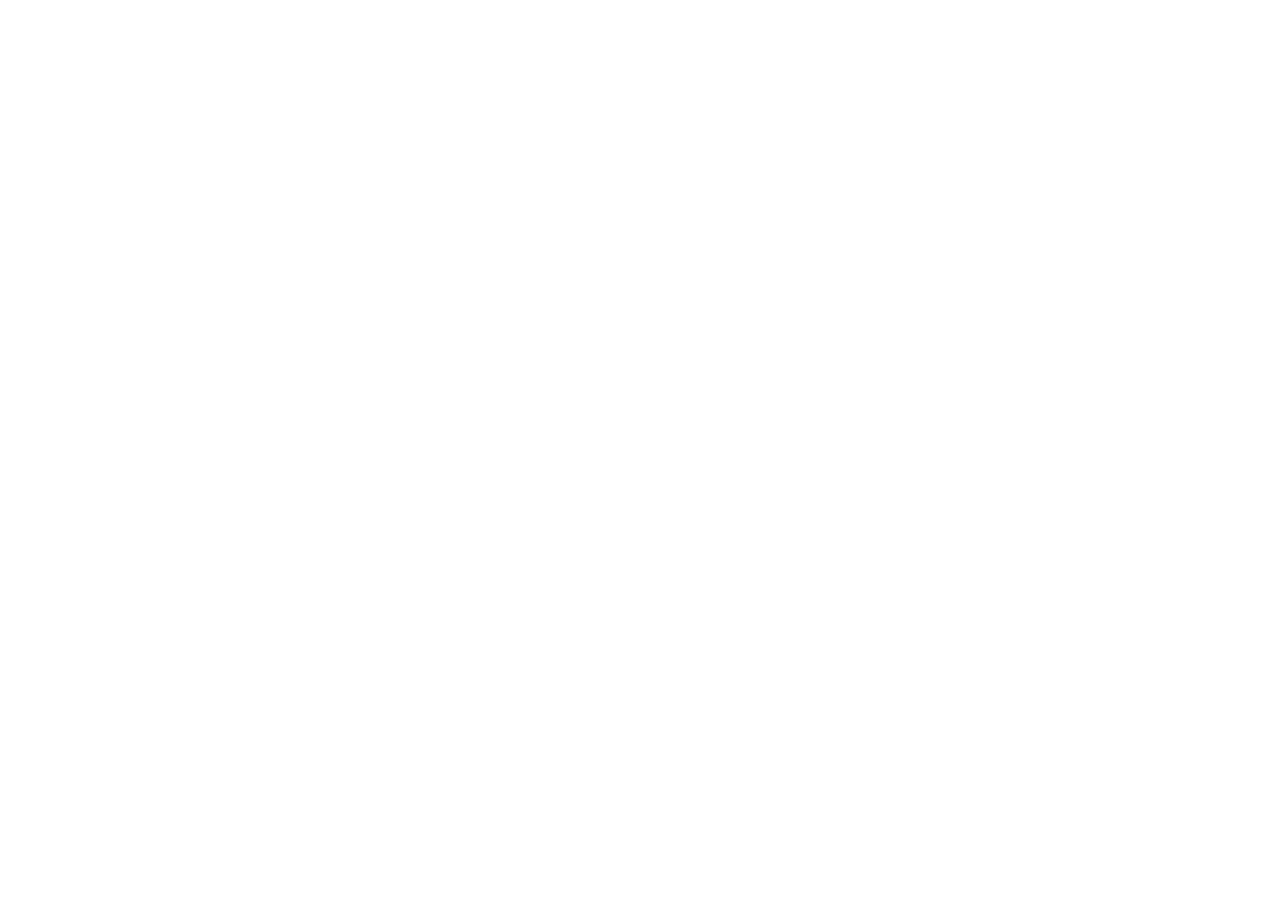
==== index.html @ c6db5d4d "init project" ====
<!DOCTYPE html>
<html lang="en">
<head>
    <meta charset="UTF-8">
    <meta name="viewport" content="width=device-width, initial-scale=1.0">
    <title>Document</title>
</head>
<body>
    
</body>
</html>
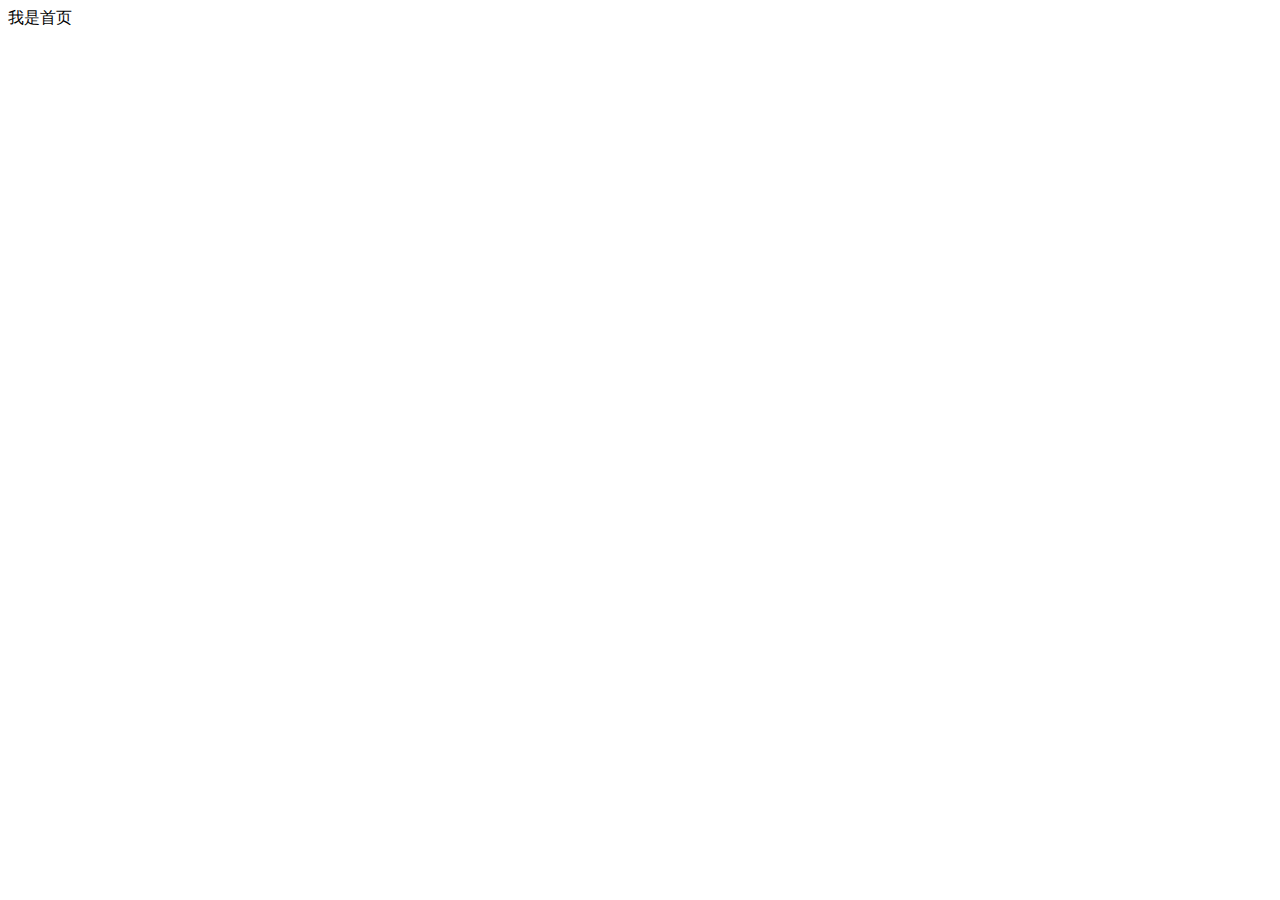
==== commit a6d26ef8: "完成登录和注册功能" ====
--- a/index.html
+++ b/index.html
@@ -3,9 +3,10 @@
 <head>
     <meta charset="UTF-8">
     <meta name="viewport" content="width=device-width, initial-scale=1.0">
-    <title>Document</title>
+    <title>我是首页</title>
+    
 </head>
 <body>
-    
+    我是首页
 </body>
 </html>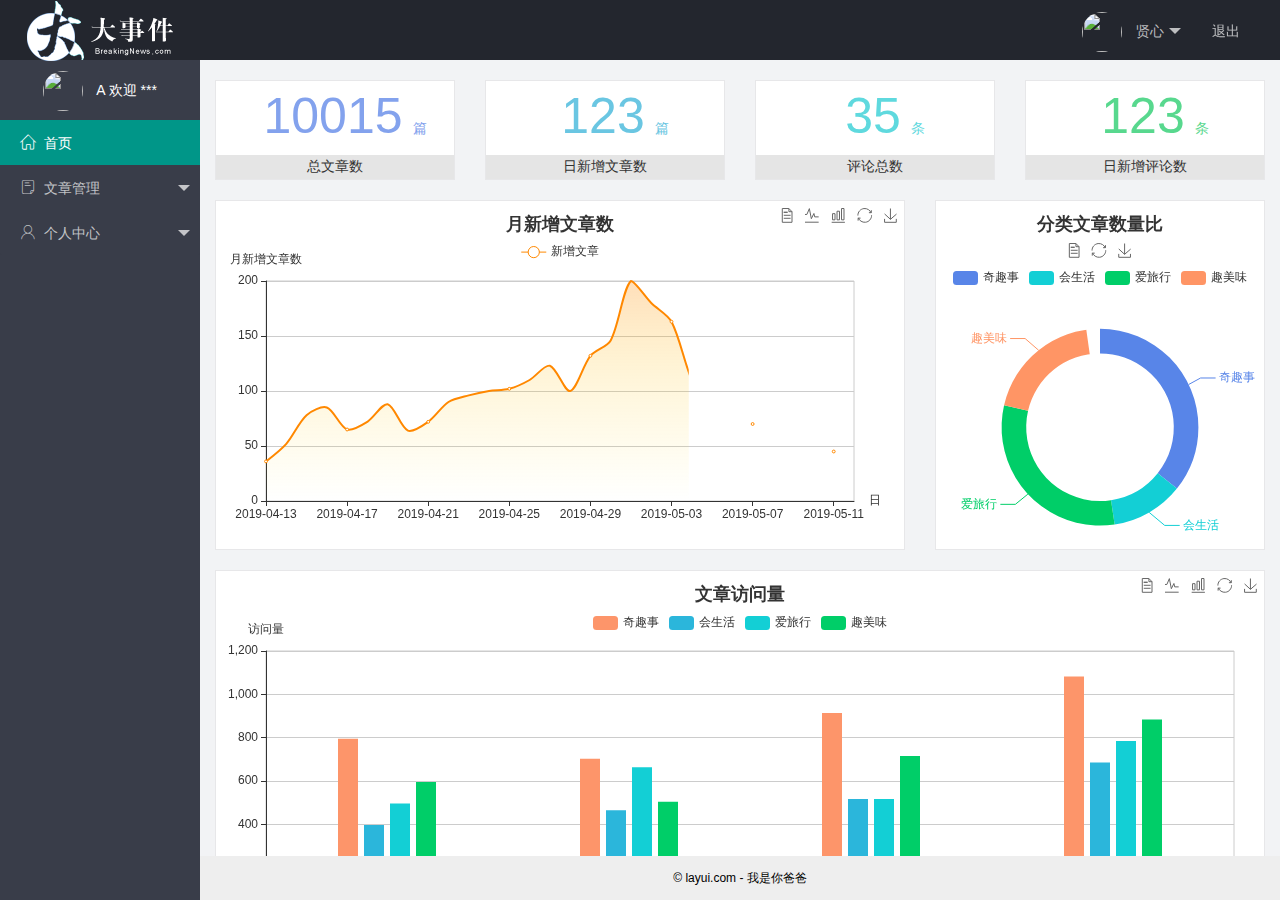
==== commit 38bfc672: "更新了文件" ====
--- a/index.html
+++ b/index.html
@@ -1,12 +1,98 @@
 <!DOCTYPE html>
 <html lang="en">
+
 <head>
-    <meta charset="UTF-8">
-    <meta name="viewport" content="width=device-width, initial-scale=1.0">
-    <title>我是首页</title>
-    
+  <meta charset="UTF-8">
+  <meta name="viewport" content="width=device-width, initial-scale=1.0">
+  <title>大事件后台</title>
+  <link rel="stylesheet" href="/assets/lib/layui/css/layui.css">
+  <link rel="stylesheet" href="/assets/css/index.css">
+  <!-- 引入外部字体图标库 -->
+  <link rel="stylesheet" href="/assets/fonts/iconfont.css">
 </head>
-<body>
-    我是首页
+
+<body class="layui-layout-body">
+  <div class="layui-layout layui-layout-admin">
+    <div class="layui-header">
+      <div class="layui-logo">
+        <img src="/assets/images/logo.png" alt="">
+      </div>
+      <!-- 头部区域（可配合layui已有的水平导航） -->
+
+      <ul class="layui-nav layui-layout-right">
+        <li class="layui-nav-item">
+          <a href="javascript:;">
+            <img src="http://t.cn/RCzsdCq" class="layui-nav-img">
+            <span class='text-avatar'></span>
+            贤心
+          </a>
+          <dl class="layui-nav-child">
+            <dd><a href="">基本资料</a></dd>
+            <dd><a href="">更换头像</a></dd>
+            <dd><a href="">更换密码</a></dd>
+          </dl>
+        </li>
+        <li class="layui-nav-item">
+          <a id="btnLogout" href="javascript:;">
+            <span class="iconfont icon-uichu"></span>退出</a>
+
+        </li>
+      </ul>
+    </div>
+
+    <div class="layui-side layui-bg-black">
+      <div class="layui-side-scroll">
+        <div class="userinfo">
+          <img src="http://t.cn/RCzsdCq" class="layui-nav-img">
+
+          <span class="text-avatar">A</span>
+          <span id="welcome">欢迎 ***</span>
+        </div>
+        <!-- 左侧导航区域（可配合layui已有的垂直导航） -->
+        <ul class="layui-nav layui-nav-tree" lay-shrink='all'>
+          <li class="layui-nav-item layui-this">
+            <a href="/home/dashboard.html" target="fm"><span class="iconfont icon-home"></span>首页</a>
+          </li>
+          <li class="layui-nav-item">
+            <a class="" href="javascript:;"><span class="iconfont icon-16"></span>文章管理</a>
+            <dl class="layui-nav-child">
+              <dd><a href="javascript:;"><i class="layui-icon layui-icon-friends"></i>文章类别</a></dd>
+              <dd><a href="javascript:;"><i class="layui-icon layui-icon-friends"></i>文章列表</a></dd>
+              <dd><a href="javascript:;"><i class="layui-icon layui-icon-friends"></i>发布文章</a></dd>
+            </dl>
+          </li>
+          <li class="layui-nav-item">
+            <a href="javascript:;"><i class="iconfont icon-user"></i>个人中心</a>
+            <dl class="layui-nav-child">
+              <dd><a href="javascript:;"><i class="layui-icon layui-icon-face-smile-b"></i>基本资料</a></dd>
+              <dd><a href="javascript:;"><i class="layui-icon layui-icon-face-smile-b"></i>更换头像</a></dd>
+              <dd><a href="javascript:;"><i class="layui-icon layui-icon-face-smile-b"></i>重置密码</a></dd>
+            </dl>
+          </li>
+        </ul>
+      </div>
+    </div>
+
+    <div class="layui-body">
+      <!-- 内容主体区域 -->
+      <!-- <div style="padding: 15px;">内容主体区域</div> -->
+      <iframe src="/home/dashboard.html" frameborder="0" name="fm"></iframe>
+    </div>
+
+
+    <div class="layui-footer">
+      <!-- 底部固定区域 -->
+      © layui.com - 我是你爸爸
+    </div>
+  </div>
 </body>
+<!-- 1.layui 页面需要的js,所以先引入 -->
+<script src="/assets/lib/layui/layui.all.js"></script>
+<!-- 2.引入JQuery,因为后面的两个文件都需要JQuery -->
+<script src="/assets/lib/jquery.js"></script>
+<!-- 3.我们自己分装的基础js文件 -->
+<script src="/assets/js/baseAPI.js"></script>
+<!-- 4.首页特有的js文件 -->
+<script src="assets/js/index.js"></script>
+
 </html>--- a/assets/lib/layui/css/layui.css
+++ b/assets/lib/layui/css/layui.css
@@ -0,0 +1,2 @@
+/** layui-v2.5.5 MIT License By https://www.layui.com */
+ .layui-inline,img{display:inline-block;vertical-align:middle}h1,h2,h3,h4,h5,h6{font-weight:400}.layui-edge,.layui-header,.layui-inline,.layui-main{position:relative}.layui-body,.layui-edge,.layui-elip{overflow:hidden}.layui-btn,.layui-edge,.layui-inline,img{vertical-align:middle}.layui-btn,.layui-disabled,.layui-icon,.layui-unselect{-moz-user-select:none;-webkit-user-select:none;-ms-user-select:none}.layui-elip,.layui-form-checkbox span,.layui-form-pane .layui-form-label{text-overflow:ellipsis;white-space:nowrap}.layui-breadcrumb,.layui-tree-btnGroup{visibility:hidden}blockquote,body,button,dd,div,dl,dt,form,h1,h2,h3,h4,h5,h6,input,li,ol,p,pre,td,textarea,th,ul{margin:0;padding:0;-webkit-tap-highlight-color:rgba(0,0,0,0)}a:active,a:hover{outline:0}img{border:none}li{list-style:none}table{border-collapse:collapse;border-spacing:0}h4,h5,h6{font-size:100%}button,input,optgroup,option,select,textarea{font-family:inherit;font-size:inherit;font-style:inherit;font-weight:inherit;outline:0}pre{white-space:pre-wrap;white-space:-moz-pre-wrap;white-space:-pre-wrap;white-space:-o-pre-wrap;word-wrap:break-word}body{line-height:24px;font:14px Helvetica Neue,Helvetica,PingFang SC,Tahoma,Arial,sans-serif}hr{height:1px;margin:10px 0;border:0;clear:both}a{color:#333;text-decoration:none}a:hover{color:#777}a cite{font-style:normal;*cursor:pointer}.layui-border-box,.layui-border-box *{box-sizing:border-box}.layui-box,.layui-box *{box-sizing:content-box}.layui-clear{clear:both;*zoom:1}.layui-clear:after{content:'\20';clear:both;*zoom:1;display:block;height:0}.layui-inline{*display:inline;*zoom:1}.layui-edge{display:inline-block;width:0;height:0;border-width:6px;border-style:dashed;border-color:transparent}.layui-edge-top{top:-4px;border-bottom-color:#999;border-bottom-style:solid}.layui-edge-right{border-left-color:#999;border-left-style:solid}.layui-edge-bottom{top:2px;border-top-color:#999;border-top-style:solid}.layui-edge-left{border-right-color:#999;border-right-style:solid}.layui-disabled,.layui-disabled:hover{color:#d2d2d2!important;cursor:not-allowed!important}.layui-circle{border-radius:100%}.layui-show{display:block!important}.layui-hide{display:none!important}@font-face{font-family:layui-icon;src:url(../font/iconfont.eot?v=250);src:url(../font/iconfont.eot?v=250#iefix) format('embedded-opentype'),url(../font/iconfont.woff2?v=250) format('woff2'),url(../font/iconfont.woff?v=250) format('woff'),url(../font/iconfont.ttf?v=250) format('truetype'),url(../font/iconfont.svg?v=250#layui-icon) format('svg')}.layui-icon{font-family:layui-icon!important;font-size:16px;font-style:normal;-webkit-font-smoothing:antialiased;-moz-osx-font-smoothing:grayscale}.layui-icon-reply-fill:before{content:"\e611"}.layui-icon-set-fill:before{content:"\e614"}.layui-icon-menu-fill:before{content:"\e60f"}.layui-icon-search:before{content:"\e615"}.layui-icon-share:before{content:"\e641"}.layui-icon-set-sm:before{content:"\e620"}.layui-icon-engine:before{content:"\e628"}.layui-icon-close:before{content:"\1006"}.layui-icon-close-fill:before{content:"\1007"}.layui-icon-chart-screen:before{content:"\e629"}.layui-icon-star:before{content:"\e600"}.layui-icon-circle-dot:before{content:"\e617"}.layui-icon-chat:before{content:"\e606"}.layui-icon-release:before{content:"\e609"}.layui-icon-list:before{content:"\e60a"}.layui-icon-chart:before{content:"\e62c"}.layui-icon-ok-circle:before{content:"\1005"}.layui-icon-layim-theme:before{content:"\e61b"}.layui-icon-table:before{content:"\e62d"}.layui-icon-right:before{content:"\e602"}.layui-icon-left:before{content:"\e603"}.layui-icon-cart-simple:before{content:"\e698"}.layui-icon-face-cry:before{content:"\e69c"}.layui-icon-face-smile:before{content:"\e6af"}.layui-icon-survey:before{content:"\e6b2"}.layui-icon-tree:before{content:"\e62e"}.layui-icon-upload-circle:before{content:"\e62f"}.layui-icon-add-circle:before{content:"\e61f"}.layui-icon-download-circle:before{content:"\e601"}.layui-icon-templeate-1:before{content:"\e630"}.layui-icon-util:before{content:"\e631"}.layui-icon-face-surprised:before{content:"\e664"}.layui-icon-edit:before{content:"\e642"}.layui-icon-speaker:before{content:"\e645"}.layui-icon-down:before{content:"\e61a"}.layui-icon-file:before{content:"\e621"}.layui-icon-layouts:before{content:"\e632"}.layui-icon-rate-half:before{content:"\e6c9"}.layui-icon-add-circle-fine:before{content:"\e608"}.layui-icon-prev-circle:before{content:"\e633"}.layui-icon-read:before{content:"\e705"}.layui-icon-404:before{content:"\e61c"}.layui-icon-carousel:before{content:"\e634"}.layui-icon-help:before{content:"\e607"}.layui-icon-code-circle:before{content:"\e635"}.layui-icon-water:before{content:"\e636"}.layui-icon-username:before{content:"\e66f"}.layui-icon-find-fill:before{content:"\e670"}.layui-icon-about:before{content:"\e60b"}.layui-icon-location:before{content:"\e715"}.layui-icon-up:before{content:"\e619"}.layui-icon-pause:before{content:"\e651"}.layui-icon-date:before{content:"\e637"}.layui-icon-layim-uploadfile:before{content:"\e61d"}.layui-icon-delete:before{content:"\e640"}.layui-icon-play:before{content:"\e652"}.layui-icon-top:before{content:"\e604"}.layui-icon-friends:before{content:"\e612"}.layui-icon-refresh-3:before{content:"\e9aa"}.layui-icon-ok:before{content:"\e605"}.layui-icon-layer:before{content:"\e638"}.layui-icon-face-smile-fine:before{content:"\e60c"}.layui-icon-dollar:before{content:"\e659"}.layui-icon-group:before{content:"\e613"}.layui-icon-layim-download:before{content:"\e61e"}.layui-icon-picture-fine:before{content:"\e60d"}.layui-icon-link:before{content:"\e64c"}.layui-icon-diamond:before{content:"\e735"}.layui-icon-log:before{content:"\e60e"}.layui-icon-rate-solid:before{content:"\e67a"}.layui-icon-fonts-del:before{content:"\e64f"}.layui-icon-unlink:before{content:"\e64d"}.layui-icon-fonts-clear:before{content:"\e639"}.layui-icon-triangle-r:before{content:"\e623"}.layui-icon-circle:before{content:"\e63f"}.layui-icon-radio:before{content:"\e643"}.layui-icon-align-center:before{content:"\e647"}.layui-icon-align-right:before{content:"\e648"}.layui-icon-align-left:before{content:"\e649"}.layui-icon-loading-1:before{content:"\e63e"}.layui-icon-return:before{content:"\e65c"}.layui-icon-fonts-strong:before{content:"\e62b"}.layui-icon-upload:before{content:"\e67c"}.layui-icon-dialogue:before{content:"\e63a"}.layui-icon-video:before{content:"\e6ed"}.layui-icon-headset:before{content:"\e6fc"}.layui-icon-cellphone-fine:before{content:"\e63b"}.layui-icon-add-1:before{content:"\e654"}.layui-icon-face-smile-b:before{content:"\e650"}.layui-icon-fonts-html:before{content:"\e64b"}.layui-icon-form:before{content:"\e63c"}.layui-icon-cart:before{content:"\e657"}.layui-icon-camera-fill:before{content:"\e65d"}.layui-icon-tabs:before{content:"\e62a"}.layui-icon-fonts-code:before{content:"\e64e"}.layui-icon-fire:before{content:"\e756"}.layui-icon-set:before{content:"\e716"}.layui-icon-fonts-u:before{content:"\e646"}.layui-icon-triangle-d:before{content:"\e625"}.layui-icon-tips:before{content:"\e702"}.layui-icon-picture:before{content:"\e64a"}.layui-icon-more-vertical:before{content:"\e671"}.layui-icon-flag:before{content:"\e66c"}.layui-icon-loading:before{content:"\e63d"}.layui-icon-fonts-i:before{content:"\e644"}.layui-icon-refresh-1:before{content:"\e666"}.layui-icon-rmb:before{content:"\e65e"}.layui-icon-home:before{content:"\e68e"}.layui-icon-user:before{content:"\e770"}.layui-icon-notice:before{content:"\e667"}.layui-icon-login-weibo:before{content:"\e675"}.layui-icon-voice:before{content:"\e688"}.layui-icon-upload-drag:before{content:"\e681"}.layui-icon-login-qq:before{content:"\e676"}.layui-icon-snowflake:before{content:"\e6b1"}.layui-icon-file-b:before{content:"\e655"}.layui-icon-template:before{content:"\e663"}.layui-icon-auz:before{content:"\e672"}.layui-icon-console:before{content:"\e665"}.layui-icon-app:before{content:"\e653"}.layui-icon-prev:before{content:"\e65a"}.layui-icon-website:before{content:"\e7ae"}.layui-icon-next:before{content:"\e65b"}.layui-icon-component:before{content:"\e857"}.layui-icon-more:before{content:"\e65f"}.layui-icon-login-wechat:before{content:"\e677"}.layui-icon-shrink-right:before{content:"\e668"}.layui-icon-spread-left:before{content:"\e66b"}.layui-icon-camera:before{content:"\e660"}.layui-icon-note:before{content:"\e66e"}.layui-icon-refresh:before{content:"\e669"}.layui-icon-female:before{content:"\e661"}.layui-icon-male:before{content:"\e662"}.layui-icon-password:before{content:"\e673"}.layui-icon-senior:before{content:"\e674"}.layui-icon-theme:before{content:"\e66a"}.layui-icon-tread:before{content:"\e6c5"}.layui-icon-praise:before{content:"\e6c6"}.layui-icon-star-fill:before{content:"\e658"}.layui-icon-rate:before{content:"\e67b"}.layui-icon-template-1:before{content:"\e656"}.layui-icon-vercode:before{content:"\e679"}.layui-icon-cellphone:before{content:"\e678"}.layui-icon-screen-full:before{content:"\e622"}.layui-icon-screen-restore:before{content:"\e758"}.layui-icon-cols:before{content:"\e610"}.layui-icon-export:before{content:"\e67d"}.layui-icon-print:before{content:"\e66d"}.layui-icon-slider:before{content:"\e714"}.layui-icon-addition:before{content:"\e624"}.layui-icon-subtraction:before{content:"\e67e"}.layui-icon-service:before{content:"\e626"}.layui-icon-transfer:before{content:"\e691"}.layui-main{width:1140px;margin:0 auto}.layui-header{z-index:1000;height:60px}.layui-header a:hover{transition:all .5s;-webkit-transition:all .5s}.layui-side{position:fixed;left:0;top:0;bottom:0;z-index:999;width:200px;overflow-x:hidden}.layui-side-scroll{position:relative;width:220px;height:100%;overflow-x:hidden}.layui-body{position:absolute;left:200px;right:0;top:0;bottom:0;z-index:998;width:auto;overflow-y:auto;box-sizing:border-box}.layui-layout-body{overflow:hidden}.layui-layout-admin .layui-header{background-color:#23262E}.layui-layout-admin .layui-side{top:60px;width:200px;overflow-x:hidden}.layui-layout-admin .layui-body{position:fixed;top:60px;bottom:44px}.layui-layout-admin .layui-main{width:auto;margin:0 15px}.layui-layout-admin .layui-footer{position:fixed;left:200px;right:0;bottom:0;height:44px;line-height:44px;padding:0 15px;background-color:#eee}.layui-layout-admin .layui-logo{position:absolute;left:0;top:0;width:200px;height:100%;line-height:60px;text-align:center;color:#009688;font-size:16px}.layui-layout-admin .layui-header .layui-nav{background:0 0}.layui-layout-left{position:absolute!important;left:200px;top:0}.layui-layout-right{position:absolute!important;right:0;top:0}.layui-container{position:relative;margin:0 auto;padding:0 15px;box-sizing:border-box}.layui-fluid{position:relative;margin:0 auto;padding:0 15px}.layui-row:after,.layui-row:before{content:'';display:block;clear:both}.layui-col-lg1,.layui-col-lg10,.layui-col-lg11,.layui-col-lg12,.layui-col-lg2,.layui-col-lg3,.layui-col-lg4,.layui-col-lg5,.layui-col-lg6,.layui-col-lg7,.layui-col-lg8,.layui-col-lg9,.layui-col-md1,.layui-col-md10,.layui-col-md11,.layui-col-md12,.layui-col-md2,.layui-col-md3,.layui-col-md4,.layui-col-md5,.layui-col-md6,.layui-col-md7,.layui-col-md8,.layui-col-md9,.layui-col-sm1,.layui-col-sm10,.layui-col-sm11,.layui-col-sm12,.layui-col-sm2,.layui-col-sm3,.layui-col-sm4,.layui-col-sm5,.layui-col-sm6,.layui-col-sm7,.layui-col-sm8,.layui-col-sm9,.layui-col-xs1,.layui-col-xs10,.layui-col-xs11,.layui-col-xs12,.layui-col-xs2,.layui-col-xs3,.layui-col-xs4,.layui-col-xs5,.layui-col-xs6,.layui-col-xs7,.layui-col-xs8,.layui-col-xs9{position:relative;display:block;box-sizing:border-box}.layui-col-xs1,.layui-col-xs10,.layui-col-xs11,.layui-col-xs12,.layui-col-xs2,.layui-col-xs3,.layui-col-xs4,.layui-col-xs5,.layui-col-xs6,.layui-col-xs7,.layui-col-xs8,.layui-col-xs9{float:left}.layui-col-xs1{width:8.33333333%}.layui-col-xs2{width:16.66666667%}.layui-col-xs3{width:25%}.layui-col-xs4{width:33.33333333%}.layui-col-xs5{width:41.66666667%}.layui-col-xs6{width:50%}.layui-col-xs7{width:58.33333333%}.layui-col-xs8{width:66.66666667%}.layui-col-xs9{width:75%}.layui-col-xs10{width:83.33333333%}.layui-col-xs11{width:91.66666667%}.layui-col-xs12{width:100%}.layui-col-xs-offset1{margin-left:8.33333333%}.layui-col-xs-offset2{margin-left:16.66666667%}.layui-col-xs-offset3{margin-left:25%}.layui-col-xs-offset4{margin-left:33.33333333%}.layui-col-xs-offset5{margin-left:41.66666667%}.layui-col-xs-offset6{margin-left:50%}.layui-col-xs-offset7{margin-left:58.33333333%}.layui-col-xs-offset8{margin-left:66.66666667%}.layui-col-xs-offset9{margin-left:75%}.layui-col-xs-offset10{margin-left:83.33333333%}.layui-col-xs-offset11{margin-left:91.66666667%}.layui-col-xs-offset12{margin-left:100%}@media screen and (max-width:768px){.layui-hide-xs{display:none!important}.layui-show-xs-block{display:block!important}.layui-show-xs-inline{display:inline!important}.layui-show-xs-inline-block{display:inline-block!important}}@media screen and (min-width:768px){.layui-container{width:750px}.layui-hide-sm{display:none!important}.layui-show-sm-block{display:block!important}.layui-show-sm-inline{display:inline!important}.layui-show-sm-inline-block{display:inline-block!important}.layui-col-sm1,.layui-col-sm10,.layui-col-sm11,.layui-col-sm12,.layui-col-sm2,.layui-col-sm3,.layui-col-sm4,.layui-col-sm5,.layui-col-sm6,.layui-col-sm7,.layui-col-sm8,.layui-col-sm9{float:left}.layui-col-sm1{width:8.33333333%}.layui-col-sm2{width:16.66666667%}.layui-col-sm3{width:25%}.layui-col-sm4{width:33.33333333%}.layui-col-sm5{width:41.66666667%}.layui-col-sm6{width:50%}.layui-col-sm7{width:58.33333333%}.layui-col-sm8{width:66.66666667%}.layui-col-sm9{width:75%}.layui-col-sm10{width:83.33333333%}.layui-col-sm11{width:91.66666667%}.layui-col-sm12{width:100%}.layui-col-sm-offset1{margin-left:8.33333333%}.layui-col-sm-offset2{margin-left:16.66666667%}.layui-col-sm-offset3{margin-left:25%}.layui-col-sm-offset4{margin-left:33.33333333%}.layui-col-sm-offset5{margin-left:41.66666667%}.layui-col-sm-offset6{margin-left:50%}.layui-col-sm-offset7{margin-left:58.33333333%}.layui-col-sm-offset8{margin-left:66.66666667%}.layui-col-sm-offset9{margin-left:75%}.layui-col-sm-offset10{margin-left:83.33333333%}.layui-col-sm-offset11{margin-left:91.66666667%}.layui-col-sm-offset12{margin-left:100%}}@media screen and (min-width:992px){.layui-container{width:970px}.layui-hide-md{display:none!important}.layui-show-md-block{display:block!important}.layui-show-md-inline{display:inline!important}.layui-show-md-inline-block{display:inline-block!important}.layui-col-md1,.layui-col-md10,.layui-col-md11,.layui-col-md12,.layui-col-md2,.layui-col-md3,.layui-col-md4,.layui-col-md5,.layui-col-md6,.layui-col-md7,.layui-col-md8,.layui-col-md9{float:left}.layui-col-md1{width:8.33333333%}.layui-col-md2{width:16.66666667%}.layui-col-md3{width:25%}.layui-col-md4{width:33.33333333%}.layui-col-md5{width:41.66666667%}.layui-col-md6{width:50%}.layui-col-md7{width:58.33333333%}.layui-col-md8{width:66.66666667%}.layui-col-md9{width:75%}.layui-col-md10{width:83.33333333%}.layui-col-md11{width:91.66666667%}.layui-col-md12{width:100%}.layui-col-md-offset1{margin-left:8.33333333%}.layui-col-md-offset2{margin-left:16.66666667%}.layui-col-md-offset3{margin-left:25%}.layui-col-md-offset4{margin-left:33.33333333%}.layui-col-md-offset5{margin-left:41.66666667%}.layui-col-md-offset6{margin-left:50%}.layui-col-md-offset7{margin-left:58.33333333%}.layui-col-md-offset8{margin-left:66.66666667%}.layui-col-md-offset9{margin-left:75%}.layui-col-md-offset10{margin-left:83.33333333%}.layui-col-md-offset11{margin-left:91.66666667%}.layui-col-md-offset12{margin-left:100%}}@media screen and (min-width:1200px){.layui-container{width:1170px}.layui-hide-lg{display:none!important}.layui-show-lg-block{display:block!important}.layui-show-lg-inline{display:inline!important}.layui-show-lg-inline-block{display:inline-block!important}.layui-col-lg1,.layui-col-lg10,.layui-col-lg11,.layui-col-lg12,.layui-col-lg2,.layui-col-lg3,.layui-col-lg4,.layui-col-lg5,.layui-col-lg6,.layui-col-lg7,.layui-col-lg8,.layui-col-lg9{float:left}.layui-col-lg1{width:8.33333333%}.layui-col-lg2{width:16.66666667%}.layui-col-lg3{width:25%}.layui-col-lg4{width:33.33333333%}.layui-col-lg5{width:41.66666667%}.layui-col-lg6{width:50%}.layui-col-lg7{width:58.33333333%}.layui-col-lg8{width:66.66666667%}.layui-col-lg9{width:75%}.layui-col-lg10{width:83.33333333%}.layui-col-lg11{width:91.66666667%}.layui-col-lg12{width:100%}.layui-col-lg-offset1{margin-left:8.33333333%}.layui-col-lg-offset2{margin-left:16.66666667%}.layui-col-lg-offset3{margin-left:25%}.layui-col-lg-offset4{margin-left:33.33333333%}.layui-col-lg-offset5{margin-left:41.66666667%}.layui-col-lg-offset6{margin-left:50%}.layui-col-lg-offset7{margin-left:58.33333333%}.layui-col-lg-offset8{margin-left:66.66666667%}.layui-col-lg-offset9{margin-left:75%}.layui-col-lg-offset10{margin-left:83.33333333%}.layui-col-lg-offset11{margin-left:91.66666667%}.layui-col-lg-offset12{margin-left:100%}}.layui-col-space1{margin:-.5px}.layui-col-space1>*{padding:.5px}.layui-col-space3{margin:-1.5px}.layui-col-space3>*{padding:1.5px}.layui-col-space5{margin:-2.5px}.layui-col-space5>*{padding:2.5px}.layui-col-space8{margin:-3.5px}.layui-col-space8>*{padding:3.5px}.layui-col-space10{margin:-5px}.layui-col-space10>*{padding:5px}.layui-col-space12{margin:-6px}.layui-col-space12>*{padding:6px}.layui-col-space15{margin:-7.5px}.layui-col-space15>*{padding:7.5px}.layui-col-space18{margin:-9px}.layui-col-space18>*{padding:9px}.layui-col-space20{margin:-10px}.layui-col-space20>*{padding:10px}.layui-col-space22{margin:-11px}.layui-col-space22>*{padding:11px}.layui-col-space25{margin:-12.5px}.layui-col-space25>*{padding:12.5px}.layui-col-space30{margin:-15px}.layui-col-space30>*{padding:15px}.layui-btn,.layui-input,.layui-select,.layui-textarea,.layui-upload-button{outline:0;-webkit-appearance:none;transition:all .3s;-webkit-transition:all .3s;box-sizing:border-box}.layui-elem-quote{margin-bottom:10px;padding:15px;line-height:22px;border-left:5px solid #009688;border-radius:0 2px 2px 0;background-color:#f2f2f2}.layui-quote-nm{border-style:solid;border-width:1px 1px 1px 5px;background:0 0}.layui-elem-field{margin-bottom:10px;padding:0;border-width:1px;border-style:solid}.layui-elem-field legend{margin-left:20px;padding:0 10px;font-size:20px;font-weight:300}.layui-field-title{margin:10px 0 20px;border-width:1px 0 0}.layui-field-box{padding:10px 15px}.layui-field-title .layui-field-box{padding:10px 0}.layui-progress{position:relative;height:6px;border-radius:20px;background-color:#e2e2e2}.layui-progress-bar{position:absolute;left:0;top:0;width:0;max-width:100%;height:6px;border-radius:20px;text-align:right;background-color:#5FB878;transition:all .3s;-webkit-transition:all .3s}.layui-progress-big,.layui-progress-big .layui-progress-bar{height:18px;line-height:18px}.layui-progress-text{position:relative;top:-20px;line-height:18px;font-size:12px;color:#666}.layui-progress-big .layui-progress-text{position:static;padding:0 10px;color:#fff}.layui-collapse{border-width:1px;border-style:solid;border-radius:2px}.layui-colla-content,.layui-colla-item{border-top-width:1px;border-top-style:solid}.layui-colla-item:first-child{border-top:none}.layui-colla-title{position:relative;height:42px;line-height:42px;padding:0 15px 0 35px;color:#333;background-color:#f2f2f2;cursor:pointer;font-size:14px;overflow:hidden}.layui-colla-content{display:none;padding:10px 15px;line-height:22px;color:#666}.layui-colla-icon{position:absolute;left:15px;top:0;font-size:14px}.layui-card{margin-bottom:15px;border-radius:2px;background-color:#fff;box-shadow:0 1px 2px 0 rgba(0,0,0,.05)}.layui-card:last-child{margin-bottom:0}.layui-card-header{position:relative;height:42px;line-height:42px;padding:0 15px;border-bottom:1px solid #f6f6f6;color:#333;border-radius:2px 2px 0 0;font-size:14px}.layui-bg-black,.layui-bg-blue,.layui-bg-cyan,.layui-bg-green,.layui-bg-orange,.layui-bg-red{color:#fff!important}.layui-card-body{position:relative;padding:10px 15px;line-height:24px}.layui-card-body[pad15]{padding:15px}.layui-card-body[pad20]{padding:20px}.layui-card-body .layui-table{margin:5px 0}.layui-card .layui-tab{margin:0}.layui-panel-window{position:relative;padding:15px;border-radius:0;border-top:5px solid #E6E6E6;background-color:#fff}.layui-auxiliar-moving{position:fixed;left:0;right:0;top:0;bottom:0;width:100%;height:100%;background:0 0;z-index:9999999999}.layui-form-label,.layui-form-mid,.layui-form-select,.layui-input-block,.layui-input-inline,.layui-textarea{position:relative}.layui-bg-red{background-color:#FF5722!important}.layui-bg-orange{background-color:#FFB800!important}.layui-bg-green{background-color:#009688!important}.layui-bg-cyan{background-color:#2F4056!important}.layui-bg-blue{background-color:#1E9FFF!important}.layui-bg-black{background-color:#393D49!important}.layui-bg-gray{background-color:#eee!important;color:#666!important}.layui-badge-rim,.layui-colla-content,.layui-colla-item,.layui-collapse,.layui-elem-field,.layui-form-pane .layui-form-item[pane],.layui-form-pane .layui-form-label,.layui-input,.layui-layedit,.layui-layedit-tool,.layui-quote-nm,.layui-select,.layui-tab-bar,.layui-tab-card,.layui-tab-title,.layui-tab-title .layui-this:after,.layui-textarea{border-color:#e6e6e6}.layui-timeline-item:before,hr{background-color:#e6e6e6}.layui-text{line-height:22px;font-size:14px;color:#666}.layui-text h1,.layui-text h2,.layui-text h3{font-weight:500;color:#333}.layui-text h1{font-size:30px}.layui-text h2{font-size:24px}.layui-text h3{font-size:18px}.layui-text a:not(.layui-btn){color:#01AAED}.layui-text a:not(.layui-btn):hover{text-decoration:underline}.layui-text ul{padding:5px 0 5px 15px}.layui-text ul li{margin-top:5px;list-style-type:disc}.layui-text em,.layui-word-aux{color:#999!important;padding:0 5px!important}.layui-btn{display:inline-block;height:38px;line-height:38px;padding:0 18px;background-color:#009688;color:#fff;white-space:nowrap;text-align:center;font-size:14px;border:none;border-radius:2px;cursor:pointer}.layui-btn:hover{opacity:.8;filter:alpha(opacity=80);color:#fff}.layui-btn:active{opacity:1;filter:alpha(opacity=100)}.layui-btn+.layui-btn{margin-left:10px}.layui-btn-container{font-size:0}.layui-btn-container .layui-btn{margin-right:10px;margin-bottom:10px}.layui-btn-container .layui-btn+.layui-btn{margin-left:0}.layui-table .layui-btn-container .layui-btn{margin-bottom:9px}.layui-btn-radius{border-radius:100px}.layui-btn .layui-icon{margin-right:3px;font-size:18px;vertical-align:bottom;vertical-align:middle\9}.layui-btn-primary{border:1px solid #C9C9C9;background-color:#fff;color:#555}.layui-btn-primary:hover{border-color:#009688;color:#333}.layui-btn-normal{background-color:#1E9FFF}.layui-btn-warm{background-color:#FFB800}.layui-btn-danger{background-color:#FF5722}.layui-btn-checked{background-color:#5FB878}.layui-btn-disabled,.layui-btn-disabled:active,.layui-btn-disabled:hover{border:1px solid #e6e6e6;background-color:#FBFBFB;color:#C9C9C9;cursor:not-allowed;opacity:1}.layui-btn-lg{height:44px;line-height:44px;padding:0 25px;font-size:16px}.layui-btn-sm{height:30px;line-height:30px;padding:0 10px;font-size:12px}.layui-btn-sm i{font-size:16px!important}.layui-btn-xs{height:22px;line-height:22px;padding:0 5px;font-size:12px}.layui-btn-xs i{font-size:14px!important}.layui-btn-group{display:inline-block;vertical-align:middle;font-size:0}.layui-btn-group .layui-btn{margin-left:0!important;margin-right:0!important;border-left:1px solid rgba(255,255,255,.5);border-radius:0}.layui-btn-group .layui-btn-primary{border-left:none}.layui-btn-group .layui-btn-primary:hover{border-color:#C9C9C9;color:#009688}.layui-btn-group .layui-btn:first-child{border-left:none;border-radius:2px 0 0 2px}.layui-btn-group .layui-btn-primary:first-child{border-left:1px solid #c9c9c9}.layui-btn-group .layui-btn:last-child{border-radius:0 2px 2px 0}.layui-btn-group .layui-btn+.layui-btn{margin-left:0}.layui-btn-group+.layui-btn-group{margin-left:10px}.layui-btn-fluid{width:100%}.layui-input,.layui-select,.layui-textarea{height:38px;line-height:1.3;line-height:38px\9;border-width:1px;border-style:solid;background-color:#fff;border-radius:2px}.layui-input::-webkit-input-placeholder,.layui-select::-webkit-input-placeholder,.layui-textarea::-webkit-input-placeholder{line-height:1.3}.layui-input,.layui-textarea{display:block;width:100%;padding-left:10px}.layui-input:hover,.layui-textarea:hover{border-color:#D2D2D2!important}.layui-input:focus,.layui-textarea:focus{border-color:#C9C9C9!important}.layui-textarea{min-height:100px;height:auto;line-height:20px;padding:6px 10px;resize:vertical}.layui-select{padding:0 10px}.layui-form input[type=checkbox],.layui-form input[type=radio],.layui-form select{display:none}.layui-form [lay-ignore]{display:initial}.layui-form-item{margin-bottom:15px;clear:both;*zoom:1}.layui-form-item:after{content:'\20';clear:both;*zoom:1;display:block;height:0}.layui-form-label{float:left;display:block;padding:9px 15px;width:80px;font-weight:400;line-height:20px;text-align:right}.layui-form-label-col{display:block;float:none;padding:9px 0;line-height:20px;text-align:left}.layui-form-item .layui-inline{margin-bottom:5px;margin-right:10px}.layui-input-block{margin-left:110px;min-height:36px}.layui-input-inline{display:inline-block;vertical-align:middle}.layui-form-item .layui-input-inline{float:left;width:190px;margin-right:10px}.layui-form-text .layui-input-inline{width:auto}.layui-form-mid{float:left;display:block;padding:9px 0!important;line-height:20px;margin-right:10px}.layui-form-danger+.layui-form-select .layui-input,.layui-form-danger:focus{border-color:#FF5722!important}.layui-form-select .layui-input{padding-right:30px;cursor:pointer}.layui-form-select .layui-edge{position:absolute;right:10px;top:50%;margin-top:-3px;cursor:pointer;border-width:6px;border-top-color:#c2c2c2;border-top-style:solid;transition:all .3s;-webkit-transition:all .3s}.layui-form-select dl{display:none;position:absolute;left:0;top:42px;padding:5px 0;z-index:899;min-width:100%;border:1px solid #d2d2d2;max-height:300px;overflow-y:auto;background-color:#fff;border-radius:2px;box-shadow:0 2px 4px rgba(0,0,0,.12);box-sizing:border-box}.layui-form-select dl dd,.layui-form-select dl dt{padding:0 10px;line-height:36px;white-space:nowrap;overflow:hidden;text-overflow:ellipsis}.layui-form-select dl dt{font-size:12px;color:#999}.layui-form-select dl dd{cursor:pointer}.layui-form-select dl dd:hover{background-color:#f2f2f2;-webkit-transition:.5s all;transition:.5s all}.layui-form-select .layui-select-group dd{padding-left:20px}.layui-form-select dl dd.layui-select-tips{padding-left:10px!important;color:#999}.layui-form-select dl dd.layui-this{background-color:#5FB878;color:#fff}.layui-form-checkbox,.layui-form-select dl dd.layui-disabled{background-color:#fff}.layui-form-selected dl{display:block}.layui-form-checkbox,.layui-form-checkbox *,.layui-form-switch{display:inline-block;vertical-align:middle}.layui-form-selected .layui-edge{margin-top:-9px;-webkit-transform:rotate(180deg);transform:rotate(180deg);margin-top:-3px\9}:root .layui-form-selected .layui-edge{margin-top:-9px\0/IE9}.layui-form-selectup dl{top:auto;bottom:42px}.layui-select-none{margin:5px 0;text-align:center;color:#999}.layui-select-disabled .layui-disabled{border-color:#eee!important}.layui-select-disabled .layui-edge{border-top-color:#d2d2d2}.layui-form-checkbox{position:relative;height:30px;line-height:30px;margin-right:10px;padding-right:30px;cursor:pointer;font-size:0;-webkit-transition:.1s linear;transition:.1s linear;box-sizing:border-box}.layui-form-checkbox span{padding:0 10px;height:100%;font-size:14px;border-radius:2px 0 0 2px;background-color:#d2d2d2;color:#fff;overflow:hidden}.layui-form-checkbox:hover span{background-color:#c2c2c2}.layui-form-checkbox i{position:absolute;right:0;top:0;width:30px;height:28px;border:1px solid #d2d2d2;border-left:none;border-radius:0 2px 2px 0;color:#fff;font-size:20px;text-align:center}.layui-form-checkbox:hover i{border-color:#c2c2c2;color:#c2c2c2}.layui-form-checked,.layui-form-checked:hover{border-color:#5FB878}.layui-form-checked span,.layui-form-checked:hover span{background-color:#5FB878}.layui-form-checked i,.layui-form-checked:hover i{color:#5FB878}.layui-form-item .layui-form-checkbox{margin-top:4px}.layui-form-checkbox[lay-skin=primary]{height:auto!important;line-height:normal!important;min-width:18px;min-height:18px;border:none!important;margin-right:0;padding-left:28px;padding-right:0;background:0 0}.layui-form-checkbox[lay-skin=primary] span{padding-left:0;padding-right:15px;line-height:18px;background:0 0;color:#666}.layui-form-checkbox[lay-skin=primary] i{right:auto;left:0;width:16px;height:16px;line-height:16px;border:1px solid #d2d2d2;font-size:12px;border-radius:2px;background-color:#fff;-webkit-transition:.1s linear;transition:.1s linear}.layui-form-checkbox[lay-skin=primary]:hover i{border-color:#5FB878;color:#fff}.layui-form-checked[lay-skin=primary] i{border-color:#5FB878!important;background-color:#5FB878;color:#fff}.layui-checkbox-disbaled[lay-skin=primary] span{background:0 0!important;color:#c2c2c2}.layui-checkbox-disbaled[lay-skin=primary]:hover i{border-color:#d2d2d2}.layui-form-item .layui-form-checkbox[lay-skin=primary]{margin-top:10px}.layui-form-switch{position:relative;height:22px;line-height:22px;min-width:35px;padding:0 5px;margin-top:8px;border:1px solid #d2d2d2;border-radius:20px;cursor:pointer;background-color:#fff;-webkit-transition:.1s linear;transition:.1s linear}.layui-form-switch i{position:absolute;left:5px;top:3px;width:16px;height:16px;border-radius:20px;background-color:#d2d2d2;-webkit-transition:.1s linear;transition:.1s linear}.layui-form-switch em{position:relative;top:0;width:25px;margin-left:21px;padding:0!important;text-align:center!important;color:#999!important;font-style:normal!important;font-size:12px}.layui-form-onswitch{border-color:#5FB878;background-color:#5FB878}.layui-checkbox-disbaled,.layui-checkbox-disbaled i{border-color:#e2e2e2!important}.layui-form-onswitch i{left:100%;margin-left:-21px;background-color:#fff}.layui-form-onswitch em{margin-left:5px;margin-right:21px;color:#fff!important}.layui-checkbox-disbaled span{background-color:#e2e2e2!important}.layui-checkbox-disbaled:hover i{color:#fff!important}[lay-radio]{display:none}.layui-form-radio,.layui-form-radio *{display:inline-block;vertical-align:middle}.layui-form-radio{line-height:28px;margin:6px 10px 0 0;padding-right:10px;cursor:pointer;font-size:0}.layui-form-radio *{font-size:14px}.layui-form-radio>i{margin-right:8px;font-size:22px;color:#c2c2c2}.layui-form-radio>i:hover,.layui-form-radioed>i{color:#5FB878}.layui-radio-disbaled>i{color:#e2e2e2!important}.layui-form-pane .layui-form-label{width:110px;padding:8px 15px;height:38px;line-height:20px;border-width:1px;border-style:solid;border-radius:2px 0 0 2px;text-align:center;background-color:#FBFBFB;overflow:hidden;box-sizing:border-box}.layui-form-pane .layui-input-inline{margin-left:-1px}.layui-form-pane .layui-input-block{margin-left:110px;left:-1px}.layui-form-pane .layui-input{border-radius:0 2px 2px 0}.layui-form-pane .layui-form-text .layui-form-label{float:none;width:100%;border-radius:2px;box-sizing:border-box;text-align:left}.layui-form-pane .layui-form-text .layui-input-inline{display:block;margin:0;top:-1px;clear:both}.layui-form-pane .layui-form-text .layui-input-block{margin:0;left:0;top:-1px}.layui-form-pane .layui-form-text .layui-textarea{min-height:100px;border-radius:0 0 2px 2px}.layui-form-pane .layui-form-checkbox{margin:4px 0 4px 10px}.layui-form-pane .layui-form-radio,.layui-form-pane .layui-form-switch{margin-top:6px;margin-left:10px}.layui-form-pane .layui-form-item[pane]{position:relative;border-width:1px;border-style:solid}.layui-form-pane .layui-form-item[pane] .layui-form-label{position:absolute;left:0;top:0;height:100%;border-width:0 1px 0 0}.layui-form-pane .layui-form-item[pane] .layui-input-inline{margin-left:110px}@media screen and (max-width:450px){.layui-form-item .layui-form-label{text-overflow:ellipsis;overflow:hidden;white-space:nowrap}.layui-form-item .layui-inline{display:block;margin-right:0;margin-bottom:20px;clear:both}.layui-form-item .layui-inline:after{content:'\20';clear:both;display:block;height:0}.layui-form-item .layui-input-inline{display:block;float:none;left:-3px;width:auto;margin:0 0 10px 112px}.layui-form-item .layui-input-inline+.layui-form-mid{margin-left:110px;top:-5px;padding:0}.layui-form-item .layui-form-checkbox{margin-right:5px;margin-bottom:5px}}.layui-layedit{border-width:1px;border-style:solid;border-radius:2px}.layui-layedit-tool{padding:3px 5px;border-bottom-width:1px;border-bottom-style:solid;font-size:0}.layedit-tool-fixed{position:fixed;top:0;border-top:1px solid #e2e2e2}.layui-layedit-tool .layedit-tool-mid,.layui-layedit-tool .layui-icon{display:inline-block;vertical-align:middle;text-align:center;font-size:14px}.layui-layedit-tool .layui-icon{position:relative;width:32px;height:30px;line-height:30px;margin:3px 5px;color:#777;cursor:pointer;border-radius:2px}.layui-layedit-tool .layui-icon:hover{color:#393D49}.layui-layedit-tool .layui-icon:active{color:#000}.layui-layedit-tool .layedit-tool-active{background-color:#e2e2e2;color:#000}.layui-layedit-tool .layui-disabled,.layui-layedit-tool .layui-disabled:hover{color:#d2d2d2;cursor:not-allowed}.layui-layedit-tool .layedit-tool-mid{width:1px;height:18px;margin:0 10px;background-color:#d2d2d2}.layedit-tool-html{width:50px!important;font-size:30px!important}.layedit-tool-b,.layedit-tool-code,.layedit-tool-help{font-size:16px!important}.layedit-tool-d,.layedit-tool-face,.layedit-tool-image,.layedit-tool-unlink{font-size:18px!important}.layedit-tool-image input{position:absolute;font-size:0;left:0;top:0;width:100%;height:100%;opacity:.01;filter:Alpha(opacity=1);cursor:pointer}.layui-layedit-iframe iframe{display:block;width:100%}#LAY_layedit_code{overflow:hidden}.layui-laypage{display:inline-block;*display:inline;*zoom:1;vertical-align:middle;margin:10px 0;font-size:0}.layui-laypage>a:first-child,.layui-laypage>a:first-child em{border-radius:2px 0 0 2px}.layui-laypage>a:last-child,.layui-laypage>a:last-child em{border-radius:0 2px 2px 0}.layui-laypage>:first-child{margin-left:0!important}.layui-laypage>:last-child{margin-right:0!important}.layui-laypage a,.layui-laypage button,.layui-laypage input,.layui-laypage select,.layui-laypage span{border:1px solid #e2e2e2}.layui-laypage a,.layui-laypage span{display:inline-block;*display:inline;*zoom:1;vertical-align:middle;padding:0 15px;height:28px;line-height:28px;margin:0 -1px 5px 0;background-color:#fff;color:#333;font-size:12px}.layui-flow-more a *,.layui-laypage input,.layui-table-view select[lay-ignore]{display:inline-block}.layui-laypage a:hover{color:#009688}.layui-laypage em{font-style:normal}.layui-laypage .layui-laypage-spr{color:#999;font-weight:700}.layui-laypage a{text-decoration:none}.layui-laypage .layui-laypage-curr{position:relative}.layui-laypage .layui-laypage-curr em{position:relative;color:#fff}.layui-laypage .layui-laypage-curr .layui-laypage-em{position:absolute;left:-1px;top:-1px;padding:1px;width:100%;height:100%;background-color:#009688}.layui-laypage-em{border-radius:2px}.layui-laypage-next em,.layui-laypage-prev em{font-family:Sim sun;font-size:16px}.layui-laypage .layui-laypage-count,.layui-laypage .layui-laypage-limits,.layui-laypage .layui-laypage-refresh,.layui-laypage .layui-laypage-skip{margin-left:10px;margin-right:10px;padding:0;border:none}.layui-laypage .layui-laypage-limits,.layui-laypage .layui-laypage-refresh{vertical-align:top}.layui-laypage .layui-laypage-refresh i{font-size:18px;cursor:pointer}.layui-laypage select{height:22px;padding:3px;border-radius:2px;cursor:pointer}.layui-laypage .layui-laypage-skip{height:30px;line-height:30px;color:#999}.layui-laypage button,.layui-laypage input{height:30px;line-height:30px;border-radius:2px;vertical-align:top;background-color:#fff;box-sizing:border-box}.layui-laypage input{width:40px;margin:0 10px;padding:0 3px;text-align:center}.layui-laypage input:focus,.layui-laypage select:focus{border-color:#009688!important}.layui-laypage button{margin-left:10px;padding:0 10px;cursor:pointer}.layui-table,.layui-table-view{margin:10px 0}.layui-flow-more{margin:10px 0;text-align:center;color:#999;font-size:14px}.layui-flow-more a{height:32px;line-height:32px}.layui-flow-more a *{vertical-align:top}.layui-flow-more a cite{padding:0 20px;border-radius:3px;background-color:#eee;color:#333;font-style:normal}.layui-flow-more a cite:hover{opacity:.8}.layui-flow-more a i{font-size:30px;color:#737383}.layui-table{width:100%;background-color:#fff;color:#666}.layui-table tr{transition:all .3s;-webkit-transition:all .3s}.layui-table th{text-align:left;font-weight:400}.layui-table tbody tr:hover,.layui-table thead tr,.layui-table-click,.layui-table-header,.layui-table-hover,.layui-table-mend,.layui-table-patch,.layui-table-tool,.layui-table-total,.layui-table-total tr,.layui-table[lay-even] tr:nth-child(even){background-color:#f2f2f2}.layui-table td,.layui-table th,.layui-table-col-set,.layui-table-fixed-r,.layui-table-grid-down,.layui-table-header,.layui-table-page,.layui-table-tips-main,.layui-table-tool,.layui-table-total,.layui-table-view,.layui-table[lay-skin=line],.layui-table[lay-skin=row]{border-width:1px;border-style:solid;border-color:#e6e6e6}.layui-table td,.layui-table th{position:relative;padding:9px 15px;min-height:20px;line-height:20px;font-size:14px}.layui-table[lay-skin=line] td,.layui-table[lay-skin=line] th{border-width:0 0 1px}.layui-table[lay-skin=row] td,.layui-table[lay-skin=row] th{border-width:0 1px 0 0}.layui-table[lay-skin=nob] td,.layui-table[lay-skin=nob] th{border:none}.layui-table img{max-width:100px}.layui-table[lay-size=lg] td,.layui-table[lay-size=lg] th{padding:15px 30px}.layui-table-view .layui-table[lay-size=lg] .layui-table-cell{height:40px;line-height:40px}.layui-table[lay-size=sm] td,.layui-table[lay-size=sm] th{font-size:12px;padding:5px 10px}.layui-table-view .layui-table[lay-size=sm] .layui-table-cell{height:20px;line-height:20px}.layui-table[lay-data]{display:none}.layui-table-box{position:relative;overflow:hidden}.layui-table-view .layui-table{position:relative;width:auto;margin:0}.layui-table-view .layui-table[lay-skin=line]{border-width:0 1px 0 0}.layui-table-view .layui-table[lay-skin=row]{border-width:0 0 1px}.layui-table-view .layui-table td,.layui-table-view .layui-table th{padding:5px 0;border-top:none;border-left:none}.layui-table-view .layui-table th.layui-unselect .layui-table-cell span{cursor:pointer}.layui-table-view .layui-table td{cursor:default}.layui-table-view .layui-table td[data-edit=text]{cursor:text}.layui-table-view .layui-form-checkbox[lay-skin=primary] i{width:18px;height:18px}.layui-table-view .layui-form-radio{line-height:0;padding:0}.layui-table-view .layui-form-radio>i{margin:0;font-size:20px}.layui-table-init{position:absolute;left:0;top:0;width:100%;height:100%;text-align:center;z-index:110}.layui-table-init .layui-icon{position:absolute;left:50%;top:50%;margin:-15px 0 0 -15px;font-size:30px;color:#c2c2c2}.layui-table-header{border-width:0 0 1px;overflow:hidden}.layui-table-header .layui-table{margin-bottom:-1px}.layui-table-tool .layui-inline[lay-event]{position:relative;width:26px;height:26px;padding:5px;line-height:16px;margin-right:10px;text-align:center;color:#333;border:1px solid #ccc;cursor:pointer;-webkit-transition:.5s all;transition:.5s all}.layui-table-tool .layui-inline[lay-event]:hover{border:1px solid #999}.layui-table-tool-temp{padding-right:120px}.layui-table-tool-self{position:absolute;right:17px;top:10px}.layui-table-tool .layui-table-tool-self .layui-inline[lay-event]{margin:0 0 0 10px}.layui-table-tool-panel{position:absolute;top:29px;left:-1px;padding:5px 0;min-width:150px;min-height:40px;border:1px solid #d2d2d2;text-align:left;overflow-y:auto;background-color:#fff;box-shadow:0 2px 4px rgba(0,0,0,.12)}.layui-table-cell,.layui-table-tool-panel li{overflow:hidden;text-overflow:ellipsis;white-space:nowrap}.layui-table-tool-panel li{padding:0 10px;line-height:30px;-webkit-transition:.5s all;transition:.5s all}.layui-table-tool-panel li .layui-form-checkbox[lay-skin=primary]{width:100%;padding-left:28px}.layui-table-tool-panel li:hover{background-color:#f2f2f2}.layui-table-tool-panel li .layui-form-checkbox[lay-skin=primary] i{position:absolute;left:0;top:0}.layui-table-tool-panel li .layui-form-checkbox[lay-skin=primary] span{padding:0}.layui-table-tool .layui-table-tool-self .layui-table-tool-panel{left:auto;right:-1px}.layui-table-col-set{position:absolute;right:0;top:0;width:20px;height:100%;border-width:0 0 0 1px;background-color:#fff}.layui-table-sort{width:10px;height:20px;margin-left:5px;cursor:pointer!important}.layui-table-sort .layui-edge{position:absolute;left:5px;border-width:5px}.layui-table-sort .layui-table-sort-asc{top:3px;border-top:none;border-bottom-style:solid;border-bottom-color:#b2b2b2}.layui-table-sort .layui-table-sort-asc:hover{border-bottom-color:#666}.layui-table-sort .layui-table-sort-desc{bottom:5px;border-bottom:none;border-top-style:solid;border-top-color:#b2b2b2}.layui-table-sort .layui-table-sort-desc:hover{border-top-color:#666}.layui-table-sort[lay-sort=asc] .layui-table-sort-asc{border-bottom-color:#000}.layui-table-sort[lay-sort=desc] .layui-table-sort-desc{border-top-color:#000}.layui-table-cell{height:28px;line-height:28px;padding:0 15px;position:relative;box-sizing:border-box}.layui-table-cell .layui-form-checkbox[lay-skin=primary]{top:-1px;padding:0}.layui-table-cell .layui-table-link{color:#01AAED}.laytable-cell-checkbox,.laytable-cell-numbers,.laytable-cell-radio,.laytable-cell-space{padding:0;text-align:center}.layui-table-body{position:relative;overflow:auto;margin-right:-1px;margin-bottom:-1px}.layui-table-body .layui-none{line-height:26px;padding:15px;text-align:center;color:#999}.layui-table-fixed{position:absolute;left:0;top:0;z-index:101}.layui-table-fixed .layui-table-body{overflow:hidden}.layui-table-fixed-l{box-shadow:0 -1px 8px rgba(0,0,0,.08)}.layui-table-fixed-r{left:auto;right:-1px;border-width:0 0 0 1px;box-shadow:-1px 0 8px rgba(0,0,0,.08)}.layui-table-fixed-r .layui-table-header{position:relative;overflow:visible}.layui-table-mend{position:absolute;right:-49px;top:0;height:100%;width:50px}.layui-table-tool{position:relative;z-index:890;width:100%;min-height:50px;line-height:30px;padding:10px 15px;border-width:0 0 1px}.layui-table-tool .layui-btn-container{margin-bottom:-10px}.layui-table-page,.layui-table-total{border-width:1px 0 0;margin-bottom:-1px;overflow:hidden}.layui-table-page{position:relative;width:100%;padding:7px 7px 0;height:41px;font-size:12px;white-space:nowrap}.layui-table-page>div{height:26px}.layui-table-page .layui-laypage{margin:0}.layui-table-page .layui-laypage a,.layui-table-page .layui-laypage span{height:26px;line-height:26px;margin-bottom:10px;border:none;background:0 0}.layui-table-page .layui-laypage a,.layui-table-page .layui-laypage span.layui-laypage-curr{padding:0 12px}.layui-table-page .layui-laypage span{margin-left:0;padding:0}.layui-table-page .layui-laypage .layui-laypage-prev{margin-left:-7px!important}.layui-table-page .layui-laypage .layui-laypage-curr .layui-laypage-em{left:0;top:0;padding:0}.layui-table-page .layui-laypage button,.layui-table-page .layui-laypage input{height:26px;line-height:26px}.layui-table-page .layui-laypage input{width:40px}.layui-table-page .layui-laypage button{padding:0 10px}.layui-table-page select{height:18px}.layui-table-patch .layui-table-cell{padding:0;width:30px}.layui-table-edit{position:absolute;left:0;top:0;width:100%;height:100%;padding:0 14px 1px;border-radius:0;box-shadow:1px 1px 20px rgba(0,0,0,.15)}.layui-table-edit:focus{border-color:#5FB878!important}select.layui-table-edit{padding:0 0 0 10px;border-color:#C9C9C9}.layui-table-view .layui-form-checkbox,.layui-table-view .layui-form-radio,.layui-table-view .layui-form-switch{top:0;margin:0;box-sizing:content-box}.layui-table-view .layui-form-checkbox{top:-1px;height:26px;line-height:26px}.layui-table-view .layui-form-checkbox i{height:26px}.layui-table-grid .layui-table-cell{overflow:visible}.layui-table-grid-down{position:absolute;top:0;right:0;width:26px;height:100%;padding:5px 0;border-width:0 0 0 1px;text-align:center;background-color:#fff;color:#999;cursor:pointer}.layui-table-grid-down .layui-icon{position:absolute;top:50%;left:50%;margin:-8px 0 0 -8px}.layui-table-grid-down:hover{background-color:#fbfbfb}body .layui-table-tips .layui-layer-content{background:0 0;padding:0;box-shadow:0 1px 6px rgba(0,0,0,.12)}.layui-table-tips-main{margin:-44px 0 0 -1px;max-height:150px;padding:8px 15px;font-size:14px;overflow-y:scroll;background-color:#fff;color:#666}.layui-table-tips-c{position:absolute;right:-3px;top:-13px;width:20px;height:20px;padding:3px;cursor:pointer;background-color:#666;border-radius:50%;color:#fff}.layui-table-tips-c:hover{background-color:#777}.layui-table-tips-c:before{position:relative;right:-2px}.layui-upload-file{display:none!important;opacity:.01;filter:Alpha(opacity=1)}.layui-upload-drag,.layui-upload-form,.layui-upload-wrap{display:inline-block}.layui-upload-list{margin:10px 0}.layui-upload-choose{padding:0 10px;color:#999}.layui-upload-drag{position:relative;padding:30px;border:1px dashed #e2e2e2;background-color:#fff;text-align:center;cursor:pointer;color:#999}.layui-upload-drag .layui-icon{font-size:50px;color:#009688}.layui-upload-drag[lay-over]{border-color:#009688}.layui-upload-iframe{position:absolute;width:0;height:0;border:0;visibility:hidden}.layui-upload-wrap{position:relative;vertical-align:middle}.layui-upload-wrap .layui-upload-file{display:block!important;position:absolute;left:0;top:0;z-index:10;font-size:100px;width:100%;height:100%;opacity:.01;filter:Alpha(opacity=1);cursor:pointer}.layui-transfer-active,.layui-transfer-box{display:inline-block;vertical-align:middle}.layui-transfer-box,.layui-transfer-header,.layui-transfer-search{border-width:0;border-style:solid;border-color:#e6e6e6}.layui-transfer-box{position:relative;border-width:1px;width:200px;height:360px;border-radius:2px;background-color:#fff}.layui-transfer-box .layui-form-checkbox{width:100%;margin:0!important}.layui-transfer-header{height:38px;line-height:38px;padding:0 10px;border-bottom-width:1px}.layui-transfer-search{position:relative;padding:10px;border-bottom-width:1px}.layui-transfer-search .layui-input{height:32px;padding-left:30px;font-size:12px}.layui-transfer-search .layui-icon-search{position:absolute;left:20px;top:50%;margin-top:-8px;color:#666}.layui-transfer-active{margin:0 15px}.layui-transfer-active .layui-btn{display:block;margin:0;padding:0 15px;background-color:#5FB878;border-color:#5FB878;color:#fff}.layui-transfer-active .layui-btn-disabled{background-color:#FBFBFB;border-color:#e6e6e6;color:#C9C9C9}.layui-transfer-active .layui-btn:first-child{margin-bottom:15px}.layui-transfer-active .layui-btn .layui-icon{margin:0;font-size:14px!important}.layui-transfer-data{padding:5px 0;overflow:auto}.layui-transfer-data li{height:32px;line-height:32px;padding:0 10px}.layui-transfer-data li:hover{background-color:#f2f2f2;transition:.5s all}.layui-transfer-data .layui-none{padding:15px 10px;text-align:center;color:#999}.layui-nav{position:relative;padding:0 20px;background-color:#393D49;color:#fff;border-radius:2px;font-size:0;box-sizing:border-box}.layui-nav *{font-size:14px}.layui-nav .layui-nav-item{position:relative;display:inline-block;*display:inline;*zoom:1;vertical-align:middle;line-height:60px}.layui-nav .layui-nav-item a{display:block;padding:0 20px;color:#fff;color:rgba(255,255,255,.7);transition:all .3s;-webkit-transition:all .3s}.layui-nav .layui-this:after,.layui-nav-bar,.layui-nav-tree .layui-nav-itemed:after{position:absolute;left:0;top:0;width:0;height:5px;background-color:#5FB878;transition:all .2s;-webkit-transition:all .2s}.layui-nav-bar{z-index:1000}.layui-nav .layui-nav-item a:hover,.layui-nav .layui-this a{color:#fff}.layui-nav .layui-this:after{content:'';top:auto;bottom:0;width:100%}.layui-nav-img{width:30px;height:30px;margin-right:10px;border-radius:50%}.layui-nav .layui-nav-more{content:'';width:0;height:0;border-style:solid dashed dashed;border-color:#fff transparent transparent;overflow:hidden;cursor:pointer;transition:all .2s;-webkit-transition:all .2s;position:absolute;top:50%;right:3px;margin-top:-3px;border-width:6px;border-top-color:rgba(255,255,255,.7)}.layui-nav .layui-nav-mored,.layui-nav-itemed>a .layui-nav-more{margin-top:-9px;border-style:dashed dashed solid;border-color:transparent transparent #fff}.layui-nav-child{display:none;position:absolute;left:0;top:65px;min-width:100%;line-height:36px;padding:5px 0;box-shadow:0 2px 4px rgba(0,0,0,.12);border:1px solid #d2d2d2;background-color:#fff;z-index:100;border-radius:2px;white-space:nowrap}.layui-nav .layui-nav-child a{color:#333}.layui-nav .layui-nav-child a:hover{background-color:#f2f2f2;color:#000}.layui-nav-child dd{position:relative}.layui-nav .layui-nav-child dd.layui-this a,.layui-nav-child dd.layui-this{background-color:#5FB878;color:#fff}.layui-nav-child dd.layui-this:after{display:none}.layui-nav-tree{width:200px;padding:0}.layui-nav-tree .layui-nav-item{display:block;width:100%;line-height:45px}.layui-nav-tree .layui-nav-item a{position:relative;height:45px;line-height:45px;text-overflow:ellipsis;overflow:hidden;white-space:nowrap}.layui-nav-tree .layui-nav-item a:hover{background-color:#4E5465}.layui-nav-tree .layui-nav-bar{width:5px;height:0;background-color:#009688}.layui-nav-tree .layui-nav-child dd.layui-this,.layui-nav-tree .layui-nav-child dd.layui-this a,.layui-nav-tree .layui-this,.layui-nav-tree .layui-this>a,.layui-nav-tree .layui-this>a:hover{background-color:#009688;color:#fff}.layui-nav-tree .layui-this:after{display:none}.layui-nav-itemed>a,.layui-nav-tree .layui-nav-title a,.layui-nav-tree .layui-nav-title a:hover{color:#fff!important}.layui-nav-tree .layui-nav-child{position:relative;z-index:0;top:0;border:none;box-shadow:none}.layui-nav-tree .layui-nav-child a{height:40px;line-height:40px;color:#fff;color:rgba(255,255,255,.7)}.layui-nav-tree .layui-nav-child,.layui-nav-tree .layui-nav-child a:hover{background:0 0;color:#fff}.layui-nav-tree .layui-nav-more{right:10px}.layui-nav-itemed>.layui-nav-child{display:block;padding:0;background-color:rgba(0,0,0,.3)!important}.layui-nav-itemed>.layui-nav-child>.layui-this>.layui-nav-child{display:block}.layui-nav-side{position:fixed;top:0;bottom:0;left:0;overflow-x:hidden;z-index:999}.layui-bg-blue .layui-nav-bar,.layui-bg-blue .layui-nav-itemed:after,.layui-bg-blue .layui-this:after{background-color:#93D1FF}.layui-bg-blue .layui-nav-child dd.layui-this{background-color:#1E9FFF}.layui-bg-blue .layui-nav-itemed>a,.layui-nav-tree.layui-bg-blue .layui-nav-title a,.layui-nav-tree.layui-bg-blue .layui-nav-title a:hover{background-color:#007DDB!important}.layui-breadcrumb{font-size:0}.layui-breadcrumb>*{font-size:14px}.layui-breadcrumb a{color:#999!important}.layui-breadcrumb a:hover{color:#5FB878!important}.layui-breadcrumb a cite{color:#666;font-style:normal}.layui-breadcrumb span[lay-separator]{margin:0 10px;color:#999}.layui-tab{margin:10px 0;text-align:left!important}.layui-tab[overflow]>.layui-tab-title{overflow:hidden}.layui-tab-title{position:relative;left:0;height:40px;white-space:nowrap;font-size:0;border-bottom-width:1px;border-bottom-style:solid;transition:all .2s;-webkit-transition:all .2s}.layui-tab-title li{display:inline-block;*display:inline;*zoom:1;vertical-align:middle;font-size:14px;transition:all .2s;-webkit-transition:all .2s;position:relative;line-height:40px;min-width:65px;padding:0 15px;text-align:center;cursor:pointer}.layui-tab-title li a{display:block}.layui-tab-title .layui-this{color:#000}.layui-tab-title .layui-this:after{position:absolute;left:0;top:0;content:'';width:100%;height:41px;border-width:1px;border-style:solid;border-bottom-color:#fff;border-radius:2px 2px 0 0;box-sizing:border-box;pointer-events:none}.layui-tab-bar{position:absolute;right:0;top:0;z-index:10;width:30px;height:39px;line-height:39px;border-width:1px;border-style:solid;border-radius:2px;text-align:center;background-color:#fff;cursor:pointer}.layui-tab-bar .layui-icon{position:relative;display:inline-block;top:3px;transition:all .3s;-webkit-transition:all .3s}.layui-tab-item{display:none}.layui-tab-more{padding-right:30px;height:auto!important;white-space:normal!important}.layui-tab-more li.layui-this:after{border-bottom-color:#e2e2e2;border-radius:2px}.layui-tab-more .layui-tab-bar .layui-icon{top:-2px;top:3px\9;-webkit-transform:rotate(180deg);transform:rotate(180deg)}:root .layui-tab-more .layui-tab-bar .layui-icon{top:-2px\0/IE9}.layui-tab-content{padding:10px}.layui-tab-title li .layui-tab-close{position:relative;display:inline-block;width:18px;height:18px;line-height:20px;margin-left:8px;top:1px;text-align:center;font-size:14px;color:#c2c2c2;transition:all .2s;-webkit-transition:all .2s}.layui-tab-title li .layui-tab-close:hover{border-radius:2px;background-color:#FF5722;color:#fff}.layui-tab-brief>.layui-tab-title .layui-this{color:#009688}.layui-tab-brief>.layui-tab-more li.layui-this:after,.layui-tab-brief>.layui-tab-title .layui-this:after{border:none;border-radius:0;border-bottom:2px solid #5FB878}.layui-tab-brief[overflow]>.layui-tab-title .layui-this:after{top:-1px}.layui-tab-card{border-width:1px;border-style:solid;border-radius:2px;box-shadow:0 2px 5px 0 rgba(0,0,0,.1)}.layui-tab-card>.layui-tab-title{background-color:#f2f2f2}.layui-tab-card>.layui-tab-title li{margin-right:-1px;margin-left:-1px}.layui-tab-card>.layui-tab-title .layui-this{background-color:#fff}.layui-tab-card>.layui-tab-title .layui-this:after{border-top:none;border-width:1px;border-bottom-color:#fff}.layui-tab-card>.layui-tab-title .layui-tab-bar{height:40px;line-height:40px;border-radius:0;border-top:none;border-right:none}.layui-tab-card>.layui-tab-more .layui-this{background:0 0;color:#5FB878}.layui-tab-card>.layui-tab-more .layui-this:after{border:none}.layui-timeline{padding-left:5px}.layui-timeline-item{position:relative;padding-bottom:20px}.layui-timeline-axis{position:absolute;left:-5px;top:0;z-index:10;width:20px;height:20px;line-height:20px;background-color:#fff;color:#5FB878;border-radius:50%;text-align:center;cursor:pointer}.layui-timeline-axis:hover{color:#FF5722}.layui-timeline-item:before{content:'';position:absolute;left:5px;top:0;z-index:0;width:1px;height:100%}.layui-timeline-item:last-child:before{display:none}.layui-timeline-item:first-child:before{display:block}.layui-timeline-content{padding-left:25px}.layui-timeline-title{position:relative;margin-bottom:10px}.layui-badge,.layui-badge-dot,.layui-badge-rim{position:relative;display:inline-block;padding:0 6px;font-size:12px;text-align:center;background-color:#FF5722;color:#fff;border-radius:2px}.layui-badge{height:18px;line-height:18px}.layui-badge-dot{width:8px;height:8px;padding:0;border-radius:50%}.layui-badge-rim{height:18px;line-height:18px;border-width:1px;border-style:solid;background-color:#fff;color:#666}.layui-btn .layui-badge,.layui-btn .layui-badge-dot{margin-left:5px}.layui-nav .layui-badge,.layui-nav .layui-badge-dot{position:absolute;top:50%;margin:-8px 6px 0}.layui-tab-title .layui-badge,.layui-tab-title .layui-badge-dot{left:5px;top:-2px}.layui-carousel{position:relative;left:0;top:0;background-color:#f8f8f8}.layui-carousel>[carousel-item]{position:relative;width:100%;height:100%;overflow:hidden}.layui-carousel>[carousel-item]:before{position:absolute;content:'\e63d';left:50%;top:50%;width:100px;line-height:20px;margin:-10px 0 0 -50px;text-align:center;color:#c2c2c2;font-family:layui-icon!important;font-size:30px;font-style:normal;-webkit-font-smoothing:antialiased;-moz-osx-font-smoothing:grayscale}.layui-carousel>[carousel-item]>*{display:none;position:absolute;left:0;top:0;width:100%;height:100%;background-color:#f8f8f8;transition-duration:.3s;-webkit-transition-duration:.3s}.layui-carousel-updown>*{-webkit-transition:.3s ease-in-out up;transition:.3s ease-in-out up}.layui-carousel-arrow{display:none\9;opacity:0;position:absolute;left:10px;top:50%;margin-top:-18px;width:36px;height:36px;line-height:36px;text-align:center;font-size:20px;border:0;border-radius:50%;background-color:rgba(0,0,0,.2);color:#fff;-webkit-transition-duration:.3s;transition-duration:.3s;cursor:pointer}.layui-carousel-arrow[lay-type=add]{left:auto!important;right:10px}.layui-carousel:hover .layui-carousel-arrow[lay-type=add],.layui-carousel[lay-arrow=always] .layui-carousel-arrow[lay-type=add]{right:20px}.layui-carousel[lay-arrow=always] .layui-carousel-arrow{opacity:1;left:20px}.layui-carousel[lay-arrow=none] .layui-carousel-arrow{display:none}.layui-carousel-arrow:hover,.layui-carousel-ind ul:hover{background-color:rgba(0,0,0,.35)}.layui-carousel:hover .layui-carousel-arrow{display:block\9;opacity:1;left:20px}.layui-carousel-ind{position:relative;top:-35px;width:100%;line-height:0!important;text-align:center;font-size:0}.layui-carousel[lay-indicator=outside]{margin-bottom:30px}.layui-carousel[lay-indicator=outside] .layui-carousel-ind{top:10px}.layui-carousel[lay-indicator=outside] .layui-carousel-ind ul{background-color:rgba(0,0,0,.5)}.layui-carousel[lay-indicator=none] .layui-carousel-ind{display:none}.layui-carousel-ind ul{display:inline-block;padding:5px;background-color:rgba(0,0,0,.2);border-radius:10px;-webkit-transition-duration:.3s;transition-duration:.3s}.layui-carousel-ind li{display:inline-block;width:10px;height:10px;margin:0 3px;font-size:14px;background-color:#e2e2e2;background-color:rgba(255,255,255,.5);border-radius:50%;cursor:pointer;-webkit-transition-duration:.3s;transition-duration:.3s}.layui-carousel-ind li:hover{background-color:rgba(255,255,255,.7)}.layui-carousel-ind li.layui-this{background-color:#fff}.layui-carousel>[carousel-item]>.layui-carousel-next,.layui-carousel>[carousel-item]>.layui-carousel-prev,.layui-carousel>[carousel-item]>.layui-this{display:block}.layui-carousel>[carousel-item]>.layui-this{left:0}.layui-carousel>[carousel-item]>.layui-carousel-prev{left:-100%}.layui-carousel>[carousel-item]>.layui-carousel-next{left:100%}.layui-carousel>[carousel-item]>.layui-carousel-next.layui-carousel-left,.layui-carousel>[carousel-item]>.layui-carousel-prev.layui-carousel-right{left:0}.layui-carousel>[carousel-item]>.layui-this.layui-carousel-left{left:-100%}.layui-carousel>[carousel-item]>.layui-this.layui-carousel-right{left:100%}.layui-carousel[lay-anim=updown] .layui-carousel-arrow{left:50%!important;top:20px;margin:0 0 0 -18px}.layui-carousel[lay-anim=updown]>[carousel-item]>*,.layui-carousel[lay-anim=fade]>[carousel-item]>*{left:0!important}.layui-carousel[lay-anim=updown] .layui-carousel-arrow[lay-type=add]{top:auto!important;bottom:20px}.layui-carousel[lay-anim=updown] .layui-carousel-ind{position:absolute;top:50%;right:20px;width:auto;height:auto}.layui-carousel[lay-anim=updown] .layui-carousel-ind ul{padding:3px 5px}.layui-carousel[lay-anim=updown] .layui-carousel-ind li{display:block;margin:6px 0}.layui-carousel[lay-anim=updown]>[carousel-item]>.layui-this{top:0}.layui-carousel[lay-anim=updown]>[carousel-item]>.layui-carousel-prev{top:-100%}.layui-carousel[lay-anim=updown]>[carousel-item]>.layui-carousel-next{top:100%}.layui-carousel[lay-anim=updown]>[carousel-item]>.layui-carousel-next.layui-carousel-left,.layui-carousel[lay-anim=updown]>[carousel-item]>.layui-carousel-prev.layui-carousel-right{top:0}.layui-carousel[lay-anim=updown]>[carousel-item]>.layui-this.layui-carousel-left{top:-100%}.layui-carousel[lay-anim=updown]>[carousel-item]>.layui-this.layui-carousel-right{top:100%}.layui-carousel[lay-anim=fade]>[carousel-item]>.layui-carousel-next,.layui-carousel[lay-anim=fade]>[carousel-item]>.layui-carousel-prev{opacity:0}.layui-carousel[lay-anim=fade]>[carousel-item]>.layui-carousel-next.layui-carousel-left,.layui-carousel[lay-anim=fade]>[carousel-item]>.layui-carousel-prev.layui-carousel-right{opacity:1}.layui-carousel[lay-anim=fade]>[carousel-item]>.layui-this.layui-carousel-left,.layui-carousel[lay-anim=fade]>[carousel-item]>.layui-this.layui-carousel-right{opacity:0}.layui-fixbar{position:fixed;right:15px;bottom:15px;z-index:999999}.layui-fixbar li{width:50px;height:50px;line-height:50px;margin-bottom:1px;text-align:center;cursor:pointer;font-size:30px;background-color:#9F9F9F;color:#fff;border-radius:2px;opacity:.95}.layui-fixbar li:hover{opacity:.85}.layui-fixbar li:active{opacity:1}.layui-fixbar .layui-fixbar-top{display:none;font-size:40px}body .layui-util-face{border:none;background:0 0}body .layui-util-face .layui-layer-content{padding:0;background-color:#fff;color:#666;box-shadow:none}.layui-util-face .layui-layer-TipsG{display:none}.layui-util-face ul{position:relative;width:372px;padding:10px;border:1px solid #D9D9D9;background-color:#fff;box-shadow:0 0 20px rgba(0,0,0,.2)}.layui-util-face ul li{cursor:pointer;float:left;border:1px solid #e8e8e8;height:22px;width:26px;overflow:hidden;margin:-1px 0 0 -1px;padding:4px 2px;text-align:center}.layui-util-face ul li:hover{position:relative;z-index:2;border:1px solid #eb7350;background:#fff9ec}.layui-code{position:relative;margin:10px 0;padding:15px;line-height:20px;border:1px solid #ddd;border-left-width:6px;background-color:#F2F2F2;color:#333;font-family:Courier New;font-size:12px}.layui-rate,.layui-rate *{display:inline-block;vertical-align:middle}.layui-rate{padding:10px 5px 10px 0;font-size:0}.layui-rate li i.layui-icon{font-size:20px;color:#FFB800;margin-right:5px;transition:all .3s;-webkit-transition:all .3s}.layui-rate li i:hover{cursor:pointer;transform:scale(1.12);-webkit-transform:scale(1.12)}.layui-rate[readonly] li i:hover{cursor:default;transform:scale(1)}.layui-colorpicker{width:26px;height:26px;border:1px solid #e6e6e6;padding:5px;border-radius:2px;line-height:24px;display:inline-block;cursor:pointer;transition:all .3s;-webkit-transition:all .3s}.layui-colorpicker:hover{border-color:#d2d2d2}.layui-colorpicker.layui-colorpicker-lg{width:34px;height:34px;line-height:32px}.layui-colorpicker.layui-colorpicker-sm{width:24px;height:24px;line-height:22px}.layui-colorpicker.layui-colorpicker-xs{width:22px;height:22px;line-height:20px}.layui-colorpicker-trigger-bgcolor{display:block;background:url([data-uri]);border-radius:2px}.layui-colorpicker-trigger-span{display:block;height:100%;box-sizing:border-box;border:1px solid rgba(0,0,0,.15);border-radius:2px;text-align:center}.layui-colorpicker-trigger-i{display:inline-block;color:#FFF;font-size:12px}.layui-colorpicker-trigger-i.layui-icon-close{color:#999}.layui-colorpicker-main{position:absolute;z-index:66666666;width:280px;padding:7px;background:#FFF;border:1px solid #d2d2d2;border-radius:2px;box-shadow:0 2px 4px rgba(0,0,0,.12)}.layui-colorpicker-main-wrapper{height:180px;position:relative}.layui-colorpicker-basis{width:260px;height:100%;position:relative}.layui-colorpicker-basis-white{width:100%;height:100%;position:absolute;top:0;left:0;background:linear-gradient(90deg,#FFF,hsla(0,0%,100%,0))}.layui-colorpicker-basis-black{width:100%;height:100%;position:absolute;top:0;left:0;background:linear-gradient(0deg,#000,transparent)}.layui-colorpicker-basis-cursor{width:10px;height:10px;border:1px solid #FFF;border-radius:50%;position:absolute;top:-3px;right:-3px;cursor:pointer}.layui-colorpicker-side{position:absolute;top:0;right:0;width:12px;height:100%;background:linear-gradient(red,#FF0,#0F0,#0FF,#00F,#F0F,red)}.layui-colorpicker-side-slider{width:100%;height:5px;box-shadow:0 0 1px #888;box-sizing:border-box;background:#FFF;border-radius:1px;border:1px solid #f0f0f0;cursor:pointer;position:absolute;left:0}.layui-colorpicker-main-alpha{display:none;height:12px;margin-top:7px;background:url([data-uri])}.layui-colorpicker-alpha-bgcolor{height:100%;position:relative}.layui-colorpicker-alpha-slider{width:5px;height:100%;box-shadow:0 0 1px #888;box-sizing:border-box;background:#FFF;border-radius:1px;border:1px solid #f0f0f0;cursor:pointer;position:absolute;top:0}.layui-colorpicker-main-pre{padding-top:7px;font-size:0}.layui-colorpicker-pre{width:20px;height:20px;border-radius:2px;display:inline-block;margin-left:6px;margin-bottom:7px;cursor:pointer}.layui-colorpicker-pre:nth-child(11n+1){margin-left:0}.layui-colorpicker-pre-isalpha{background:url([data-uri])}.layui-colorpicker-pre.layui-this{box-shadow:0 0 3px 2px rgba(0,0,0,.15)}.layui-colorpicker-pre>div{height:100%;border-radius:2px}.layui-colorpicker-main-input{text-align:right;padding-top:7px}.layui-colorpicker-main-input .layui-btn-container .layui-btn{margin:0 0 0 10px}.layui-colorpicker-main-input div.layui-inline{float:left;margin-right:10px;font-size:14px}.layui-colorpicker-main-input input.layui-input{width:150px;height:30px;color:#666}.layui-slider{height:4px;background:#e2e2e2;border-radius:3px;position:relative;cursor:pointer}.layui-slider-bar{border-radius:3px;position:absolute;height:100%}.layui-slider-step{position:absolute;top:0;width:4px;height:4px;border-radius:50%;background:#FFF;-webkit-transform:translateX(-50%);transform:translateX(-50%)}.layui-slider-wrap{width:36px;height:36px;position:absolute;top:-16px;-webkit-transform:translateX(-50%);transform:translateX(-50%);z-index:10;text-align:center}.layui-slider-wrap-btn{width:12px;height:12px;border-radius:50%;background:#FFF;display:inline-block;vertical-align:middle;cursor:pointer;transition:.3s}.layui-slider-wrap:after{content:"";height:100%;display:inline-block;vertical-align:middle}.layui-slider-wrap-btn.layui-slider-hover,.layui-slider-wrap-btn:hover{transform:scale(1.2)}.layui-slider-wrap-btn.layui-disabled:hover{transform:scale(1)!important}.layui-slider-tips{position:absolute;top:-42px;z-index:66666666;white-space:nowrap;display:none;-webkit-transform:translateX(-50%);transform:translateX(-50%);color:#FFF;background:#000;border-radius:3px;height:25px;line-height:25px;padding:0 10px}.layui-slider-tips:after{content:'';position:absolute;bottom:-12px;left:50%;margin-left:-6px;width:0;height:0;border-width:6px;border-style:solid;border-color:#000 transparent transparent}.layui-slider-input{width:70px;height:32px;border:1px solid #e6e6e6;border-radius:3px;font-size:16px;line-height:32px;position:absolute;right:0;top:-15px}.layui-slider-input-btn{display:none;position:absolute;top:0;right:0;width:20px;height:100%;border-left:1px solid #d2d2d2}.layui-slider-input-btn i{cursor:pointer;position:absolute;right:0;bottom:0;width:20px;height:50%;font-size:12px;line-height:16px;text-align:center;color:#999}.layui-slider-input-btn i:first-child{top:0;border-bottom:1px solid #d2d2d2}.layui-slider-input-txt{height:100%;font-size:14px}.layui-slider-input-txt input{height:100%;border:none}.layui-slider-input-btn i:hover{color:#009688}.layui-slider-vertical{width:4px;margin-left:34px}.layui-slider-vertical .layui-slider-bar{width:4px}.layui-slider-vertical .layui-slider-step{top:auto;left:0;-webkit-transform:translateY(50%);transform:translateY(50%)}.layui-slider-vertical .layui-slider-wrap{top:auto;left:-16px;-webkit-transform:translateY(50%);transform:translateY(50%)}.layui-slider-vertical .layui-slider-tips{top:auto;left:2px}@media \0screen{.layui-slider-wrap-btn{margin-left:-20px}.layui-slider-vertical .layui-slider-wrap-btn{margin-left:0;margin-bottom:-20px}.layui-slider-vertical .layui-slider-tips{margin-left:-8px}.layui-slider>span{margin-left:8px}}.layui-tree{line-height:22px}.layui-tree .layui-form-checkbox{margin:0!important}.layui-tree-set{width:100%;position:relative}.layui-tree-pack{display:none;padding-left:20px;position:relative}.layui-tree-iconClick,.layui-tree-main{display:inline-block;vertical-align:middle}.layui-tree-line .layui-tree-pack{padding-left:27px}.layui-tree-line .layui-tree-set .layui-tree-set:after{content:'';position:absolute;top:14px;left:-9px;width:17px;height:0;border-top:1px dotted #c0c4cc}.layui-tree-entry{position:relative;padding:3px 0;height:20px;white-space:nowrap}.layui-tree-entry:hover{background-color:#eee}.layui-tree-line .layui-tree-entry:hover{background-color:rgba(0,0,0,0)}.layui-tree-line .layui-tree-entry:hover .layui-tree-txt{color:#999;text-decoration:underline;transition:.3s}.layui-tree-main{cursor:pointer;padding-right:10px}.layui-tree-line .layui-tree-set:before{content:'';position:absolute;top:0;left:-9px;width:0;height:100%;border-left:1px dotted #c0c4cc}.layui-tree-line .layui-tree-set.layui-tree-setLineShort:before{height:13px}.layui-tree-line .layui-tree-set.layui-tree-setHide:before{height:0}.layui-tree-iconClick{position:relative;height:20px;line-height:20px;margin:0 10px;color:#c0c4cc}.layui-tree-icon{height:12px;line-height:12px;width:12px;text-align:center;border:1px solid #c0c4cc}.layui-tree-iconClick .layui-icon{font-size:18px}.layui-tree-icon .layui-icon{font-size:12px;color:#666}.layui-tree-iconArrow{padding:0 5px}.layui-tree-iconArrow:after{content:'';position:absolute;left:4px;top:3px;z-index:100;width:0;height:0;border-width:5px;border-style:solid;border-color:transparent transparent transparent #c0c4cc;transition:.5s}.layui-tree-btnGroup,.layui-tree-editInput{position:relative;vertical-align:middle;display:inline-block}.layui-tree-spread>.layui-tree-entry>.layui-tree-iconClick>.layui-tree-iconArrow:after{transform:rotate(90deg) translate(3px,4px)}.layui-tree-txt{display:inline-block;vertical-align:middle;color:#555}.layui-tree-search{margin-bottom:15px;color:#666}.layui-tree-btnGroup .layui-icon{display:inline-block;vertical-align:middle;padding:0 2px;cursor:pointer}.layui-tree-btnGroup .layui-icon:hover{color:#999;transition:.3s}.layui-tree-entry:hover .layui-tree-btnGroup{visibility:visible}.layui-tree-editInput{height:20px;line-height:20px;padding:0 3px;border:none;background-color:rgba(0,0,0,.05)}.layui-tree-emptyText{text-align:center;color:#999}.layui-anim{-webkit-animation-duration:.3s;animation-duration:.3s;-webkit-animation-fill-mode:both;animation-fill-mode:both}.layui-anim.layui-icon{display:inline-block}.layui-anim-loop{-webkit-animation-iteration-count:infinite;animation-iteration-count:infinite}.layui-trans,.layui-trans a{transition:all .3s;-webkit-transition:all .3s}@-webkit-keyframes layui-rotate{from{-webkit-transform:rotate(0)}to{-webkit-transform:rotate(360deg)}}@keyframes layui-rotate{from{transform:rotate(0)}to{transform:rotate(360deg)}}.layui-anim-rotate{-webkit-animation-name:layui-rotate;animation-name:layui-rotate;-webkit-animation-duration:1s;animation-duration:1s;-webkit-animation-timing-function:linear;animation-timing-function:linear}@-webkit-keyframes layui-up{from{-webkit-transform:translate3d(0,100%,0);opacity:.3}to{-webkit-transform:translate3d(0,0,0);opacity:1}}@keyframes layui-up{from{transform:translate3d(0,100%,0);opacity:.3}to{transform:translate3d(0,0,0);opacity:1}}.layui-anim-up{-webkit-animation-name:layui-up;animation-name:layui-up}@-webkit-keyframes layui-upbit{from{-webkit-transform:translate3d(0,30px,0);opacity:.3}to{-webkit-transform:translate3d(0,0,0);opacity:1}}@keyframes layui-upbit{from{transform:translate3d(0,30px,0);opacity:.3}to{transform:translate3d(0,0,0);opacity:1}}.layui-anim-upbit{-webkit-animation-name:layui-upbit;animation-name:layui-upbit}@-webkit-keyframes layui-scale{0%{opacity:.3;-webkit-transform:scale(.5)}100%{opacity:1;-webkit-transform:scale(1)}}@keyframes layui-scale{0%{opacity:.3;-ms-transform:scale(.5);transform:scale(.5)}100%{opacity:1;-ms-transform:scale(1);transform:scale(1)}}.layui-anim-scale{-webkit-animation-name:layui-scale;animation-name:layui-scale}@-webkit-keyframes layui-scale-spring{0%{opacity:.5;-webkit-transform:scale(.5)}80%{opacity:.8;-webkit-transform:scale(1.1)}100%{opacity:1;-webkit-transform:scale(1)}}@keyframes layui-scale-spring{0%{opacity:.5;transform:scale(.5)}80%{opacity:.8;transform:scale(1.1)}100%{opacity:1;transform:scale(1)}}.layui-anim-scaleSpring{-webkit-animation-name:layui-scale-spring;animation-name:layui-scale-spring}@-webkit-keyframes layui-fadein{0%{opacity:0}100%{opacity:1}}@keyframes layui-fadein{0%{opacity:0}100%{opacity:1}}.layui-anim-fadein{-webkit-animation-name:layui-fadein;animation-name:layui-fadein}@-webkit-keyframes layui-fadeout{0%{opacity:1}100%{opacity:0}}@keyframes layui-fadeout{0%{opacity:1}100%{opacity:0}}.layui-anim-fadeout{-webkit-animation-name:layui-fadeout;animation-name:layui-fadeout}--- a/assets/css/index.css
+++ b/assets/css/index.css
@@ -0,0 +1,43 @@
+.layui-footer {
+    text-align: center;
+    font-size: 12px;
+}
+.iconfont {
+    margin-right: 8px;
+}
+.layui-icon {
+    margin-left: 20px;
+    margin-right: 8px;
+}
+.layui-body {
+    overflow: hidden;
+}
+iframe {
+    width: 100%;
+    height: 100%;
+}
+a {
+    transition: none!important;
+}
+
+.layui-side-scroll .userinfo {
+    width: 200px;
+    height: 60px;
+    line-height: 60px;
+    text-align: center;
+}
+.layui-nav-img {
+    width: 40px;
+    height: 40px;
+}
+.text-acatar {
+    display: inline-block;
+    width: 40px;
+    height: 40px;
+    border-radius: 50%;
+    background: #009688;
+    line-height: 40px;
+    text-align: center;
+    vertical-align: middle;
+    margin-right: 10px;
+}--- a/assets/fonts/iconfont.css
+++ b/assets/fonts/iconfont.css
@@ -0,0 +1,37 @@
+@font-face {font-family: "iconfont";
+  src: url('iconfont.eot?t=1576139966484'); /* IE9 */
+  src: url('iconfont.eot?t=1576139966484#iefix') format('embedded-opentype'), /* IE6-IE8 */
+  url('[data-uri]') format('woff2'),
+  url('iconfont.woff?t=1576139966484') format('woff'),
+  url('iconfont.ttf?t=1576139966484') format('truetype'), /* chrome, firefox, opera, Safari, Android, iOS 4.2+ */
+  url('iconfont.svg?t=1576139966484#iconfont') format('svg'); /* iOS 4.1- */
+}
+
+.iconfont {
+  font-family: "iconfont" !important;
+  font-size: 16px;
+  font-style: normal;
+  -webkit-font-smoothing: antialiased;
+  -moz-osx-font-smoothing: grayscale;
+}
+
+.icon-home:before {
+  content: "\e6a9";
+}
+
+.icon-user:before {
+  content: "\e614";
+}
+
+.icon-pinglun:before {
+  content: "\e616";
+}
+
+.icon-tuichu:before {
+  content: "\e865";
+}
+
+.icon-16:before {
+  content: "\e615";
+}
+
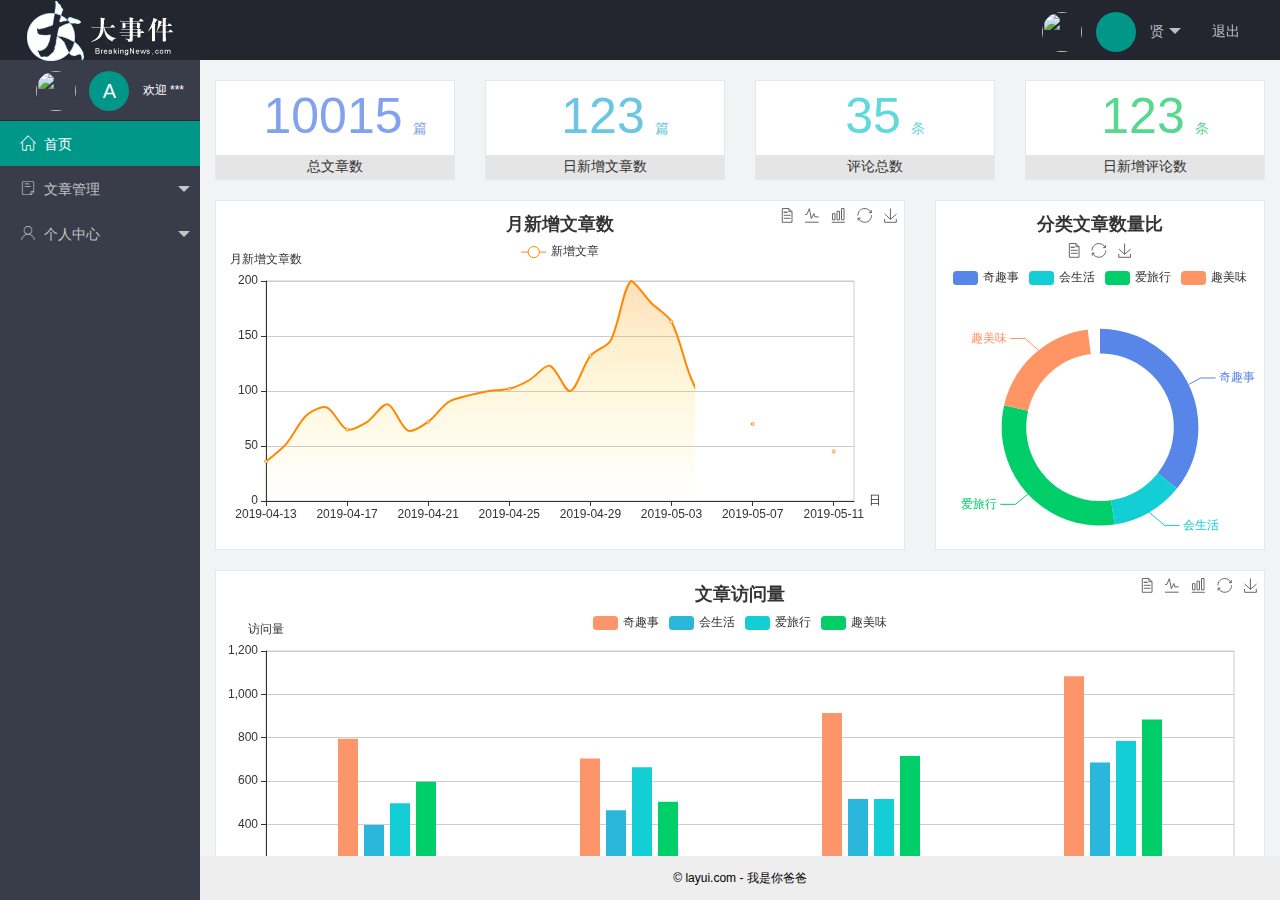
==== commit efbcd8cc: "用户资料" ====
--- a/index.html
+++ b/index.html
@@ -24,27 +24,26 @@
           <a href="javascript:;">
             <img src="http://t.cn/RCzsdCq" class="layui-nav-img">
             <span class='text-avatar'></span>
-            贤心
+            贤
           </a>
           <dl class="layui-nav-child">
-            <dd><a href="">基本资料</a></dd>
-            <dd><a href="">更换头像</a></dd>
-            <dd><a href="">更换密码</a></dd>
+            <dd><a href="/user/user_info.html" target="fm">基本资料</a></dd>
+            <dd><a href="/user/user_avatar.html" target="fm">更换头像</a></dd>
+            <dd><a href="/user/user_pwd.html" target="fm">更换密码</a></dd>
           </dl>
         </li>
         <li class="layui-nav-item">
           <a id="btnLogout" href="javascript:;">
             <span class="iconfont icon-uichu"></span>退出</a>
-
         </li>
       </ul>
     </div>
 
     <div class="layui-side layui-bg-black">
       <div class="layui-side-scroll">
+        <!--侧边头像  -->
         <div class="userinfo">
           <img src="http://t.cn/RCzsdCq" class="layui-nav-img">
-
           <span class="text-avatar">A</span>
           <span id="welcome">欢迎 ***</span>
         </div>
@@ -64,9 +63,9 @@
           <li class="layui-nav-item">
             <a href="javascript:;"><i class="iconfont icon-user"></i>个人中心</a>
             <dl class="layui-nav-child">
-              <dd><a href="javascript:;"><i class="layui-icon layui-icon-face-smile-b"></i>基本资料</a></dd>
-              <dd><a href="javascript:;"><i class="layui-icon layui-icon-face-smile-b"></i>更换头像</a></dd>
-              <dd><a href="javascript:;"><i class="layui-icon layui-icon-face-smile-b"></i>重置密码</a></dd>
+              <dd><a href="/user/user_info.html" target="fm"><i class="layui-icon layui-icon-face-smile-b"></i>基本资料</a></dd>
+              <dd><a href="/user/user_avatar.html" target="fm"><i class="layui-icon layui-icon-face-smile-b"></i>更换头像</a></dd>
+              <dd><a href="/user/user_pwd.html" target="fm"><i class="layui-icon layui-icon-face-smile-b"></i>重置密码</a></dd>
             </dl>
           </li>
         </ul>
--- a/assets/css/index.css
+++ b/assets/css/index.css
@@ -21,22 +21,25 @@
 }
 
 .layui-side-scroll .userinfo {
-    width: 200px;
+   user-select: none;
     height: 60px;
     line-height: 60px;
     text-align: center;
+    font-size: 12px;
+    border-bottom: 1px solid #282b32
 }
 .layui-nav-img {
     width: 40px;
     height: 40px;
 }
-.text-acatar {
+.text-avatar {
     display: inline-block;
     width: 40px;
     height: 40px;
     border-radius: 50%;
     background: #009688;
     line-height: 40px;
+    font-size: 20px;
     text-align: center;
     vertical-align: middle;
     margin-right: 10px;
